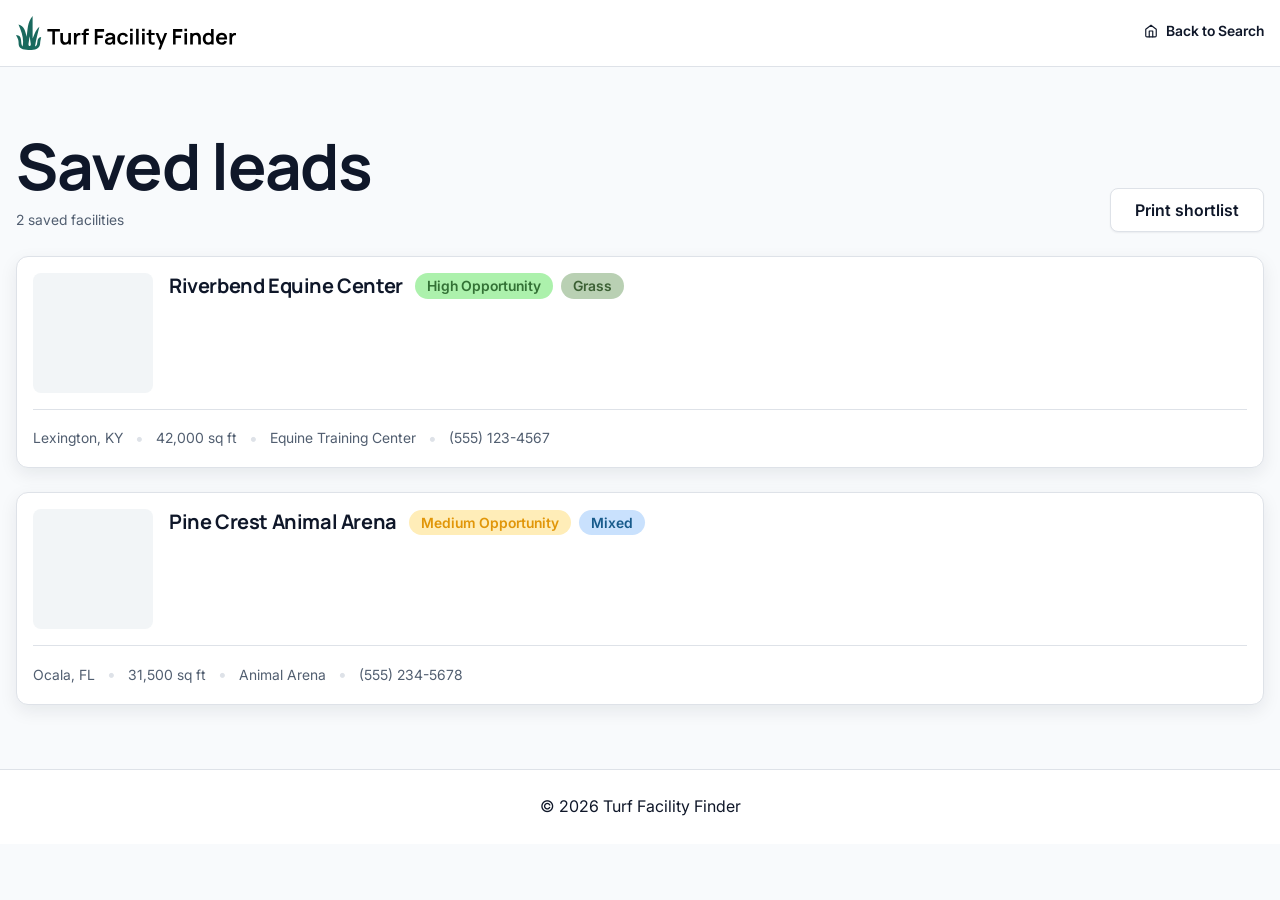
==== saved-leads.html @ ed18fdd2 "restored svg chevron. filter-content: flex-end added. Shared styling with .results-sort-select" ====
<!doctype html>
<html lang="en">

<head>
    <meta charset="UTF-8" />
    <meta name="viewport" content="width=device-width, viewport-fit=cover, initial-scale=1.0" />
    <title>Saved Leads — Turf Facility Finder</title>
    <meta name="description" content="Review and print your saved facility leads." />
    <link rel="stylesheet" href="styles.css">
</head>

<body>
    <a href="#main-content" class="skip-link">Skip to main content</a>

    <header class="site-header">
        <div class="container">
            <div class="site-branding">
                <a href="index.html" class="site-logo">
                    <img src="assets/images/turf-facility-finder-logo.svg" alt="Turf Facility Finder" width="220"
                        height="55">
                </a>
            </div>
            <nav class="site-nav" aria-label="Primary">
                <a href="index.html" class="saved-leads-link">
                    <svg aria-hidden="true" width="18" height="18" viewBox="0 0 24 24" fill="none"
                        stroke="currentColor" stroke-width="2" stroke-linecap="round" stroke-linejoin="round">
                        <path d="M3 9l9-7 9 7v11a2 2 0 0 1-2 2H5a2 2 0 0 1-2-2z" />
                        <polyline points="9 22 9 12 15 12 15 22" />
                    </svg>
                    Back to Search
                </a>
            </nav>
        </div>
    </header>

    <main id="main-content">
        <section class="saved-leads section container" aria-labelledby="saved-leads-title">
            <div class="saved-leads-header">
                <div class="saved-leads-header__intro">
                    <h1 id="saved-leads-title">Saved leads</h1>
                    <p class="saved-leads-summary" aria-live="polite">2 saved facilities</p>
                </div>
                <button type="button" class="btn btn--secondary" onclick="window.print()">
                    Print shortlist
                </button>
            </div>

            <ul role="list" class="results-list saved-leads-list">
                <li class="results-item">
                    <article class="facility-card">
                        <header class="facility-card--header">
                            <div class="facility-card--title-group">
                                <div class="facility-card--leading-visual">
                                    <!-- Future: <img src="" alt="" class="facility-card--item-product" /> -->
                                </div>
                                <div class="facility-card--heading">
                                    <h2 class="facility-card--title">Riverbend Equine Center</h2>
                                    <ul class="facility-card--badges" role="list">
                                        <li class="badge badge-opportunity-high">High Opportunity</li>
                                        <li class="badge badge-surface-grass">Grass</li>
                                    </ul>
                                </div>
                            </div>
                        </header>
                        <dl class="facility-card--info-container">
                            <div class="facility-card--info-item">
                                <dt class="visually-hidden">Location</dt>
                                <dd>Lexington, KY</dd>
                            </div>
                            <div class="facility-card--info-item">
                                <dt class="visually-hidden">Size</dt>
                                <dd>42,000 sq ft</dd>
                            </div>
                            <div class="facility-card--info-item">
                                <dt class="visually-hidden">Facility Type</dt>
                                <dd>Equine Training Center</dd>
                            </div>
                            <div class="facility-card--info-item">
                                <dt class="visually-hidden">Contact</dt>
                                <dd>(555) 123-4567</dd>
                            </div>
                        </dl>
                    </article>
                </li>

                <li class="results-item">
                    <article class="facility-card">
                        <header class="facility-card--header">
                            <div class="facility-card--title-group">
                                <div class="facility-card--leading-visual">
                                    <!-- Future: <img src="" alt="" class="facility-card--item-product" /> -->
                                </div>
                                <div class="facility-card--heading">
                                    <h2 class="facility-card--title">Pine Crest Animal Arena</h2>
                                    <ul class="facility-card--badges" role="list">
                                        <li class="badge badge-opportunity-medium">Medium Opportunity</li>
                                        <li class="badge badge-surface-mixed">Mixed</li>
                                    </ul>
                                </div>
                            </div>
                        </header>
                        <dl class="facility-card--info-container">
                            <div class="facility-card--info-item">
                                <dt class="visually-hidden">Location</dt>
                                <dd>Ocala, FL</dd>
                            </div>
                            <div class="facility-card--info-item">
                                <dt class="visually-hidden">Size</dt>
                                <dd>31,500 sq ft</dd>
                            </div>
                            <div class="facility-card--info-item">
                                <dt class="visually-hidden">Facility Type</dt>
                                <dd>Animal Arena</dd>
                            </div>
                            <div class="facility-card--info-item">
                                <dt class="visually-hidden">Contact</dt>
                                <dd>(555) 234-5678</dd>
                            </div>
                        </dl>
                    </article>
                </li>
            </ul>
        </section>
    </main>

    <footer class="site-footer">
        <p>&copy; 2026 Turf Facility Finder</p>
    </footer>
</body>

</html>
---- styles.css ----
/* Layer order (low → high cascade weight):
   reset → base tokens & element defaults → layout primitives → UI components → utilities
*/
@layer reset, base, layout, components, utilities;

/* ==================================================
   RESET
================================================== */
@layer reset {
	*,
	*::before,
	*::after {
		box-sizing: border-box;
	}

	/* in mobile landscape mode, it won't change text size
    https://kilianvalkhof.com/2022/css-html/your-css-reset-needs-text-size-adjust-probably/ */
	html {
		/* text-size-adjust: 100%;
    -webkit-text-size-adjust: 100%; */
		-moz-text-size-adjust: none;
		-webkit-text-size-adjust: none;
		text-size-adjust: none;
	}

	body,
	h1,
	h2,
	h3,
	p,
	ul,
	ol,
	dl,
	dd {
		margin: 0;
	}

	/*if a line of text shifts words to another line, this will balance the amount of words- progressive enhancement*/
	h1,
	h2,
	h3,
	h4 {
		text-wrap: balance;
	}

	p,
	li {
		text-wrap: pretty;
	}

	/* Instead of ol and li, this is a modern approach to not read to screen readers the list
    https://www.scottohara.me/blog/2019/01/12/lists-and-safari.html */
	[role="list"] {
		list-style: none;
		margin: 0;
		padding: 0;
	}

	img,
	picture,
	svg {
		display: block;
		max-inline-size: 100%;
		height: auto;
	}

	video,
	iframe {
		max-inline-size: 100%;
		block-size: auto;
	}

	input,
	button,
	textarea,
	select {
		font: inherit;
	}

	body {
		min-height: 100dvh;
		line-height: 1.5;
		overflow-wrap: break-word;
	}

	:focus-visible {
		outline: 2px solid var(--clr-brand-500);
		outline-offset: 2px;
	}

	@media (prefers-reduced-motion: reduce) {
		*,
		*::before,
		*::after {
			animation-duration: 0.01ms !important;
			animation-iteration-count: 1 !important;
			transition-duration: 0.01ms !important;
			scroll-behavior: auto !important;
		}
	}
}

/* ==================================================
   BASE
================================================== */
@layer base {
	/* base/global styles */
	/* Fonts */
	@font-face {
		font-family: "Inter";
		src: url("assets/fonts/Inter-Regular-400.woff2") format("woff2");
		font-weight: 400;
		font-style: normal;
		font-display: swap;
	}

	@font-face {
		font-family: "Inter";
		src: url("assets/fonts/Inter-SemiBold-500.woff2") format("woff2");
		font-weight: 500;
		font-style: normal;
		font-display: swap;
	}

	@font-face {
		font-family: "Manrope";
		src: url("assets/fonts/Manrope-Regular-400.woff2") format("woff2");
		font-weight: 400;
		font-style: normal;
		font-display: swap;
	}

	@font-face {
		font-family: "Manrope";
		src: url("assets/fonts/Manrope-SemiBold-500.woff2") format("woff2");
		font-weight: 500;
		font-style: normal;
		font-display: swap;
	}

	@font-face {
		font-family: "Manrope";
		src: url("assets/fonts/Manrope-Bold-700.woff2") format("woff2");
		font-weight: 700;
		font-style: normal;
		font-display: swap;
	}

	:root {
		/* Safe area support spacing- to avoid notches/dynamic island/camera notches */
		--safe-top: env(safe-area-inset-top, 0px);
		--safe-right: env(safe-area-inset-right, 0px);
		--safe-bottom: env(safe-area-inset-bottom, 0px);
		--safe-left: env(safe-area-inset-left, 0px);

		/* 
       CORE PALETTE
       Based on Turf Facility Finder mockup
       Dark shades have higher values and light shades have lower values.
     */

		--clr-white: hsl(0 0% 100%);

		/* Primary Brand (teal) */
		--clr-brand-500: hsl(175, 77%, 26%);
		--clr-brand-600: hsl(175, 60%, 15%);

		/* Badges */
		/* priority */
		--clr-green-200: hsl(120, 72%, 81%);
		--clr-green-600: hsl(122 38% 32%);

		--clr-yellow-100: hsl(45 100% 86%);
		--clr-yellow-600: hsl(39 92% 46%);

		--clr-teal-100: hsl(175 45% 90%);
		--clr-teal-700: hsl(175 77% 26%);

		/* surface */
		--clr-green-100: hsl(108, 24%, 76%);
		--clr-green-700: hsl(109, 30%, 29%);

		--clr-blue-100: hsl(212, 93%, 89%);
		--clr-blue-600: hsl(205 70% 32%);

		--clr-purple-100: hsl(250 35% 92%);
		--clr-purple-600: hsl(250 35% 38%);

		/* Neutral Scale */
		--clr-gray-50: hsl(210 40% 98%);
		--clr-gray-100: hsl(210 24% 96%);
		--clr-gray-200: #dee2e8;
		--clr-gray-500: hsl(215 16% 38%);
		--clr-gray-900: hsl(222 47% 11%);

		/* Typography */

		--ff-heading: "Manrope", system-ui, sans-serif;
		--ff-body: "Inter", system-ui, sans-serif;

		/* Font Sizes */
		/*smaller font sizes are smaller numbers (ex: --fs-300: 0.875rem). larger font sizes are higher numbers (ex: --fs-900: 3.75rem). ALso changed figma design from px to rem units for accessibility/ user preferences when they have changed screen sizing. If keeping px, it might override user preferences */
		--fs-300: 0.875rem;
		--fs-400: 1rem;
		--fs-500: 1.125rem;
		--fs-600: 1.25rem;
		--fs-700: 1.5rem;
		--fs-800: 2rem;
		--fs-900: 3.5rem;
		--fs-1000: 3.5rem;

		@media (width > 760px) {
			--fs-300: 0.875rem;
			--fs-400: 1rem;
			--fs-500: 1.25rem;
			--fs-600: 1.5rem;
			--fs-700: 2rem;
			--fs-800: 3rem;
			--fs-900: 5rem;
			--fs-1000: 7.5rem;
		}
	}

	:root {
		/* SEMANTIC TOKENS- description by purpose */
		--text-main: var(--clr-gray-900);
		--text-muted: var(--clr-gray-500);
		--text-high-contrast: var(--clr-white);
		--text-brand: var(--clr-brand-500);

		--background-main: var(--clr-gray-50);
		--background-surface: var(--clr-white);
		--background-accent-main: var(--clr-brand-500);
		--background-accent-dark: var(--clr-brand-600);

		--font-size-heading-sm: var(--fs-700);
		--font-size-heading-regular: var(--fs-800);
		--font-size-heading-lg: var(--fs-900);

		--font-size-sm: var(--fs-300);
		--font-size-regular: var(--fs-400);
		--font-size-md: var(--fs-500);
		--font-size-lg: var(--fs-600);

		--border-color: var(--clr-gray-200);

		--radius-sm: 0.5rem;
		--radius-md: 0.75rem;
		--radius-lg: 1rem;

		--shadow-sm: 0 1px 2px hsl(222 47% 11% / 0.06);
		--shadow-md: 0 6px 18px hsl(222 47% 11% / 0.08);
		--shadow-lg: 0 12px 30px hsl(222 47% 11% / 0.12);

		/* BADGES */
		/* Priority */

		--badge-priority-high-bg: var(--clr-green-200);
		--badge-priority-high-text: var(--clr-green-600);

		--badge-priority-medium-bg: var(--clr-yellow-100);
		--badge-priority-medium-text: var(--clr-yellow-600);

		--badge-priority-low-bg: var(--clr-gray-100);
		--badge-priority-low-text: var(--clr-gray-500);

		/* Surface */

		--badge-surface-grass-bg: var(--clr-green-100);
		--badge-surface-grass-text: var(--clr-green-700);

		--badge-surface-turf-bg: var(--clr-teal-100);
		--badge-surface-turf-text: var(--clr-teal-700);

		--badge-surface-mixed-bg: var(--clr-blue-100);
		--badge-surface-mixed-text: var(--clr-blue-600);

		/* Spacing */
		--space-1: 0.5rem;
		--space-2: 0.75rem;
		--space-3: 1rem;
		--space-4: 1.5rem;
		--space-5: 2rem;
		--space-6: 3rem;

		/* Width */
		--wrapper-max: 90rem;
	}
}

@layer base {
	/* custom properties for base styles */
	body {
		font-family: var(--ff-body);
		font-size: var(--font-size-regular);
		line-height: 1.6;
		color: var(--text-main);
		background-color: var(--background-main);
	}

	h1,
	h2,
	h3 {
		font-family: var(--ff-heading);
		font-weight: 700;
		letter-spacing: -0.02em;
		line-height: 1.1;
		text-wrap: balance;
	}

	h1 {
		font-size: clamp(
			var(--font-size-heading-regular),
			5vw,
			var(--font-size-heading-lg)
		);
	}

	h2 {
		font-size: clamp(
			var(--font-size-heading-sm),
			3vw,
			var(--font-size-heading-regular)
		);
	}

	h3 {
		font-size: var(--font-size-md);
	}

	p,
	label,
	input,
	select,
	button,
	dd,
	li {
		color: var(--text-main);
		font-size: var(--font-size-regular);
		text-wrap: pretty;
	}

	small {
		font-size: var(--font-size-sm);
		color: var(--text-muted);
	}

	dt,
	.results-count {
		color: var(--text-muted);
		font-size: var(--font-size-sm);
	}

	.results-count {
		margin: 0;
	}

	a {
		color: inherit;
		text-decoration: none;
	}

	/* ----- Forms (page-level; not named UI components) ----- */

	.input,
	.filters select,
	.results-sort-select {
		width: 100%;
		max-inline-size: 28rem;
		padding-block: 0.625rem;
		padding-inline: var(--space-3);
		border: 1px solid var(--border-color);
		border-radius: var(--radius-sm);
		background-color: var(--background-surface);
		color: var(--text-main);
		line-height: 1.4;
		transition:
			border-color 0.15s ease,
			box-shadow 0.15s ease;
	}

	.input::placeholder {
		color: var(--text-muted);
	}

	.input:hover:not(:disabled):not(:read-only),
	.filters select:hover:not(:disabled),
	.results-sort-select:hover:not(:disabled) {
		border-color: var(--clr-gray-500);
	}

	.input:focus-visible,
	.filters select:focus-visible,
	.results-sort-select:focus-visible {
		outline: none;
		border-color: var(--clr-brand-500);
		box-shadow: 0 0 0 3px hsl(175 77% 26% / 0.2);
	}

	.filters select,
	.results-sort-select {
		appearance: none;
		background-image: url("data:image/svg+xml,%3Csvg xmlns='http://www.w3.org/2000/svg' width='16' height='16' viewBox='0 0 24 24' fill='none' stroke='%236b7280' stroke-width='2' stroke-linecap='round' stroke-linejoin='round'%3E%3Cpath d='M6 9l6 6 6-6'/%3E%3C/svg%3E");
		background-repeat: no-repeat;
		background-position: right var(--space-2) center;
		padding-inline-end: var(--space-5);
	}

	.filters label {
		display: inline-block;
		font-size: var(--font-size-regular);
		font-weight: 600;
		margin-block-end: 0.3rem;
		padding-inline-start: 0.2rem;
	}

	.filters fieldset {
		border: none;
		margin: 0;
		padding: 0;
	}
}

/* ==================================================
   LAYOUT
================================================== */

@layer layout {
	/* ----- Width / rhythm ----- */

	.container,
	.wrapper {
		width: min(100% - 2rem, var(--wrapper-max));
		margin-inline: auto;
	}

	.section {
		/* padding-block: var(--space-5); */
		padding-block: clamp(2rem, 6vw, 4rem);
	}

	.results-list {
		display: grid;
		gap: var(--space-4);
	}

	.results-header {
		display: flex;
		flex-wrap: wrap;
		align-items: flex-end;
		justify-content: space-between;
		gap: var(--space-3);
		margin-block-end: var(--space-4);
	}

	.results-header__intro {
		display: grid;
		gap: var(--space-1);
	}

	.results-header__sort {
		display: flex;
		align-items: center;
		gap: var(--space-2);
	}

	.results-sort-label {
		font-size: var(--font-size-sm);
		font-weight: 500;
		color: var(--text-muted);
		margin: 0;
		white-space: nowrap;
	}

	.results-sort-select {
		width: auto;
		min-inline-size: 10rem;
		max-inline-size: none;
		font-size: var(--font-size-sm);
		padding-block: 0.5rem;
	}

	/* .filters {
		margin-block-start: -4rem;
		position: relative;
		z-index: 2;
	} */

	.filter-actions {
		display: flex;
		justify-content: flex-end;
		align-items: center;
	}

	.filters fieldset {
		display: grid;
		gap: var(--space-3);
	}

	.filter-grid {
		display: grid;
		gap: var(--space-3);
		align-items: end;
	}

	@media (width >= 48rem) {
		.filters fieldset {
			grid-template-columns: 1fr auto;
			column-gap: var(--space-3);
			align-items: end;
		}

		.filter-grid {
			grid-template-columns:
				minmax(16rem, 2fr)
				minmax(12rem, 1fr)
				minmax(12rem, 1fr)
				auto;
		}
	}
}

/* ==================================================
   COMPONENTS
================================================== */

@layer components {
	/* ----- skip-link ----- */

	.skip-link {
		position: absolute;
		inset-block-start: var(--space-2);
		inset-inline-start: var(--space-2);
		padding: var(--space-2) var(--space-3);
		background: var(--background-accent-main);
		color: var(--text-high-contrast);
		font-weight: 600;
		border-radius: var(--radius-sm);
		transform: translateY(-200%);
		transition: transform 0.2s ease;
	}

	.skip-link:focus-visible {
		transform: translateY(0);
		outline: 2px solid var(--text-high-contrast);
		outline-offset: 2px;
	}

	/* ----- site-header ----- */

	.site-header {
		background-color: var(--background-surface);
		border-block-end: 1px solid var(--border-color);
		padding-block: var(--space-3);
		padding-block-start: max(var(--space-3), var(--safe-top));
		overflow-x: clip;
	}

	.site-header .container {
		display: flex;
		align-items: center;
	}

	.site-nav {
		margin-inline-start: auto;
	}

	.site-branding {
		display: flex;
		align-items: center;
	}

	.saved-leads-link {
		display: inline-flex;
		align-items: center;
		gap: 0.5rem;

		color: var(--text-main);
		font-size: var(--font-size-sm);
		font-weight: 500;
	}

	.saved-leads-link:hover {
		color: var(--text-brand);
	}

	.saved-leads-link svg {
		inline-size: 0.875rem;
		block-size: 0.875rem;
		flex-shrink: 0;
	}

	/* ----- site-footer ----- */

	.site-footer {
		padding-block: var(--space-4);
		padding-bottom: max(var(--space-4), var(--safe-bottom));
		text-align: center;
		color: var(--text-muted);
		font-size: var(--font-size-sm);
		border-block-start: 1px solid var(--border-color);
		background-color: var(--background-surface);
	}

	/* ----- hero ----- */

	.hero {
		display: grid;
		position: relative;
		isolation: isolate;
		min-block-size: clamp(28rem, 70vh, 42rem);
		align-items: end;
	}

	.hero-image-container,
	.hero-content {
		grid-area: 1 / 1;
	}

	.hero-image-container {
		position: absolute;
		inset: 0;
	}

	.hero-image-container::after {
		content: "";
		position: absolute;
		inset: 0;
		background: linear-gradient(
			to top,
			hsl(222 47% 11% / 0.42) 0%,
			hsl(222 47% 11% / 0.25) 40%,
			hsl(222 47% 11% / 0.1) 75%,
			transparent 100%
		);
		pointer-events: none;
	}

	.hero-image-container img {
		inline-size: 100%;
		block-size: 100%;
		min-block-size: clamp(22rem, 55vh, 36rem);
		aspect-ratio: 21 / 9;
		object-fit: cover;
		object-position: center 40%;
	}

	.hero-content {
		position: relative;
		z-index: 1;
		display: grid;
		gap: var(--space-3);
		max-inline-size: 40rem;
		padding-block: var(--space-6);
	}

	.hero-content p {
		color: var(--text-high-contrast);
		font-size: var(--font-size-md);
	}

	.hero-content h1 {
		color: var(--text-high-contrast);
	}

	/*----------- Form Field ------------*/

	.form-field {
		display: grid;
		gap: 0.25rem;
	}

	.filters {
		position: relative;
		z-index: 2;

		display: grid;
		gap: var(--space-3);

		margin-block-start: clamp(-6rem, -12vw, -4rem);
		padding: var(--space-4);

		background-color: var(--background-surface);
		border: 1px solid var(--border-color);
		border-radius: var(--radius-lg);

		box-shadow: var(--shadow-md);
	}

	.filters.section {
		padding-block: var(--space-5);
	}

	.filters .input,
	.filters select {
		max-inline-size: none;
	}

	.filters > h2 {
		margin: 0;
		font-size: var(--font-size-lg);
	}

	.filters .btn--secondary {
		background-color: transparent;
		color: var(--text-brand);
		border-color: transparent;
		box-shadow: none;
		min-block-size: auto;
		padding-block: 0;
		padding-inline: 0;
		font-weight: 500;
	}

	.filters .btn--secondary:hover:not(:disabled) {
		background-color: transparent;
		color: var(--background-accent-dark);
		box-shadow: none;
	}

	/* ----- facility-card (grid-first; header row uses flex) ----- */

	.facility-card {
		display: grid;
		grid-template-columns: 1fr;
		gap: var(--space-3);
		padding: var(--space-3);
		background-color: var(--background-surface);
		border-radius: var(--radius-md);
		border: 1px solid var(--border-color);
		box-shadow: var(--shadow-md);
		transition:
			transform 0.18s ease,
			box-shadow 0.18s ease;
	}

	.facility-card:hover {
		transform: translateY(-2px);
		box-shadow: var(--shadow-lg);
	}

	.facility-card--header {
		display: flex;
		flex-wrap: wrap;
		align-items: flex-start;
		justify-content: space-between;
		gap: var(--space-3);
	}

	.facility-card--title-group {
		display: grid;
		grid-template-columns: 1fr;
		gap: var(--space-3);
		min-inline-size: 0;
		flex: 1;
	}

	.facility-card--heading {
		display: flex;
		flex-wrap: wrap;
		align-items: center;
		gap: var(--space-2);
	}

	.facility-card--leading-visual {
		border-radius: var(--radius-sm);
		overflow: hidden;
		background-color: var(--clr-gray-100);
		aspect-ratio: 4 / 3;
		inline-size: 100%;
		max-inline-size: 100%;
		flex-shrink: 0;
	}

	.facility-card--item-product {
		inline-size: 100%;
		block-size: 100%;
		object-fit: cover;
	}

	.facility-card--title {
		margin: 0;
		font-family: var(--ff-heading);
		font-size: var(--font-size-md);
		font-weight: 700;
		line-height: 1.3;
	}

	.facility-card--badges {
		display: flex;
		flex-wrap: wrap;
		gap: var(--space-1);
		align-items: center;
		margin: 0;
		padding: 0;
	}

	.facility-card--save-button {
		flex-shrink: 0;
		align-self: flex-start;
		color: var(--text-muted);
	}

	.facility-card--save-button svg {
		inline-size: 1.125rem;
		block-size: 1.125rem;
	}

	.facility-card--info-container {
		display: flex;
		flex-wrap: wrap;
		align-items: center;
		column-gap: var(--space-2);
		row-gap: var(--space-1);
		margin: 0;
		padding-block-start: var(--space-3);
		border-block-start: 1px solid var(--border-color);
	}

	.facility-card--info-item {
		display: flex;
		align-items: center;
	}

	.facility-card--info-item + .facility-card--info-item::before {
		content: "•";
		margin-inline-end: var(--space-2);
		color: var(--border-color);
	}

	.facility-card--info-item dd {
		display: inline-flex;
		align-items: center;
		gap: 0.375rem;
		margin: 0;
		font-size: var(--font-size-sm);
		color: var(--text-muted);
	}

	.facility-card--info-item dd svg {
		inline-size: 0.875rem;
		block-size: 0.875rem;
		flex-shrink: 0;
		color: var(--text-muted);
	}

	@media (width >= 40rem) {
		.facility-card--title-group {
			grid-template-columns: 7.5rem 1fr;
			align-items: start;
		}

		.facility-card--leading-visual {
			grid-column: 1;
			grid-row: 1 / -1;
			aspect-ratio: 1;
			inline-size: 7.5rem;
			max-inline-size: 7.5rem;
		}

		.facility-card--heading {
			grid-column: 2;
		}

		.facility-card--save-button {
			align-self: center;
		}
	}

	/* ----- badge ----- */

	.badge {
		display: inline-grid;
		place-items: center;
		padding-block: 0.25rem;
		padding-inline: var(--space-2);
		border-radius: 999px;
		font-size: var(--font-size-sm);
		font-weight: 600;
		line-height: 1.25;
		white-space: nowrap;
	}

	.badge-opportunity-high {
		background-color: var(--badge-priority-high-bg);
		color: var(--badge-priority-high-text);
	}

	.badge-opportunity-medium {
		background-color: var(--badge-priority-medium-bg);
		color: var(--badge-priority-medium-text);
	}

	.badge-opportunity-low {
		background-color: var(--badge-priority-low-bg);
		color: var(--badge-priority-low-text);
	}

	.badge-surface-grass {
		background-color: var(--badge-surface-grass-bg);
		color: var(--badge-surface-grass-text);
	}

	.badge-surface-turf {
		background-color: var(--badge-surface-turf-bg);
		color: var(--badge-surface-turf-text);
	}

	.badge-surface-mixed {
		background-color: var(--badge-surface-mixed-bg);
		color: var(--badge-surface-mixed-text);
	}

	/* ----- button ----- */

	.btn {
		display: inline-flex;
		align-items: center;
		justify-content: center;
		gap: var(--space-1);
		min-block-size: 2.75rem;
		padding-block: 0.625rem;
		padding-inline: var(--space-4);
		border-radius: var(--radius-sm);
		border-style: solid;
		border-width: 1px;
		font-family: var(--ff-body);
		font-weight: 600;
		font-size: var(--font-size-regular);
		line-height: 1.25;
		text-align: center;
		text-decoration: none;
		cursor: pointer;
		transition:
			background-color 0.15s ease,
			color 0.15s ease,
			border-color 0.15s ease,
			box-shadow 0.15s ease;
	}

	.btn:disabled {
		opacity: 0.5;
		cursor: not-allowed;
	}

	.btn:active {
		transform: translateY(1px);
	}

	.btn--primary {
		background-color: var(--background-accent-main);
		color: var(--text-high-contrast);
		border-color: var(--background-accent-main);
		box-shadow: var(--shadow-sm);
	}

	.btn--primary:hover:not(:disabled) {
		background-color: var(--background-accent-dark);
		border-color: var(--background-accent-dark);
	}

	.btn--secondary {
		background-color: var(--background-surface);
		color: var(--text-main);
		border-color: var(--border-color);
		min-inline-size: max-content;
		box-shadow: var(--shadow-sm);
		font-weight: 600;
	}

	.btn--secondary:hover:not(:disabled) {
		background-color: var(--clr-gray-100);
		box-shadow: var(--shadow-md);
		border-color: var(--border-color);
	}

	.btn--ghost {
		background-color: transparent;
		color: var(--clr-brand-500);
		border-color: transparent;
		box-shadow: none;
		font-weight: 600;
	}

	.btn--ghost:hover:not(:disabled) {
		background-color: var(--clr-gray-100);
		color: var(--text-main);
	}

	.btn--ghost-bordered {
		border-color: var(--border-color);
	}

	.btn--ghost-bordered:hover:not(:disabled) {
		border-color: var(--clr-gray-500);
		background-color: var(--background-surface);
	}

	.btn--icon-only {
		min-inline-size: 2.75rem;
		padding-inline: var(--space-2);
	}

	/* Empty State */
	.results-message {
		padding: var(--space-5);
		background: var(--background-surface);
		border: 1px dashed var(--border-color);
		border-radius: var(--radius-md);
		text-align: center;
		color: var(--text-muted);
	}

	/* ----- pagination ----- */

	.pagination {
		display: flex;
		flex-wrap: wrap;
		align-items: center;
		justify-content: space-between;
		gap: var(--space-3);
		margin-block-start: var(--space-5);
		padding-block-start: var(--space-4);
		border-block-start: 1px solid var(--border-color);
	}

	.pagination__summary {
		margin: 0;
		font-size: var(--font-size-sm);
		color: var(--text-muted);
	}

	.pagination__list {
		display: flex;
		flex-wrap: wrap;
		align-items: center;
		gap: var(--space-1);
		margin: 0;
		padding: 0;
	}

	.pagination__link {
		display: inline-grid;
		place-items: center;
		min-inline-size: 2.25rem;
		min-block-size: 2.25rem;
		padding-inline: var(--space-2);
		border-radius: var(--radius-sm);
		font-size: var(--font-size-sm);
		font-weight: 500;
		color: var(--text-main);
		text-decoration: none;
		transition:
			background-color 0.15s ease,
			color 0.15s ease;
	}

	.pagination__link:hover:not(.pagination__link--current) {
		background-color: var(--clr-gray-100);
		color: var(--text-brand);
	}

	.pagination__link--current {
		background-color: var(--background-accent-main);
		color: var(--text-high-contrast);
		font-weight: 600;
		pointer-events: none;
	}

	.pagination__link--prev,
	.pagination__link--next {
		padding-inline: var(--space-3);
	}

	.pagination__link[aria-disabled="true"] {
		opacity: 0.4;
		pointer-events: none;
		cursor: default;
	}

	.pagination__ellipsis {
		display: inline-grid;
		place-items: center;
		min-inline-size: 2.25rem;
		color: var(--text-muted);
		font-size: var(--font-size-sm);
	}

	/* ----- saved-leads ----- */

	.saved-leads-header {
		display: flex;
		flex-wrap: wrap;
		align-items: flex-end;
		justify-content: space-between;
		gap: var(--space-3);
		margin-block-end: var(--space-4);
	}

	.saved-leads-header__intro {
		display: grid;
		gap: var(--space-1);
	}

	.saved-leads-summary {
		margin: 0;
		font-size: var(--font-size-sm);
		color: var(--text-muted);
	}
}

@layer utilities {
	[hidden] {
		display: none !important;
	}

	/* Optional: add to body while dragging split panes / resizers to reduce jank */
	.resizing,
	.resizing * {
		user-select: none;
	}

	.visually-hidden {
		position: absolute;
		width: 1px;
		height: 1px;
		overflow: hidden;
		clip: rect(0, 0, 0, 0);
		clip-path: inset(50%);
		white-space: nowrap;
	}
}

/* ==================================================
   PRINT (saved leads export)
================================================== */

@media print {
	.skip-link,
	.site-nav,
	.hero,
	.filters,
	.results-header__sort,
	.facility-card--save-button,
	.pagination,
	.filter-actions,
	.saved-leads-header .btn,
	.site-footer {
		display: none !important;
	}

	.site-header {
		border: none;
		padding-block: var(--space-2);
	}

	body {
		background: white;
		color: black;
		font-size: 11pt;
	}

	.container {
		width: 100%;
		max-width: none;
	}

	.facility-card {
		break-inside: avoid;
		box-shadow: none;
		border: 1px solid var(--border-color);
		margin-block-end: var(--space-3);
	}

	.facility-card:hover {
		transform: none;
	}

	.saved-leads-summary {
		margin-block-end: var(--space-4);
	}
}
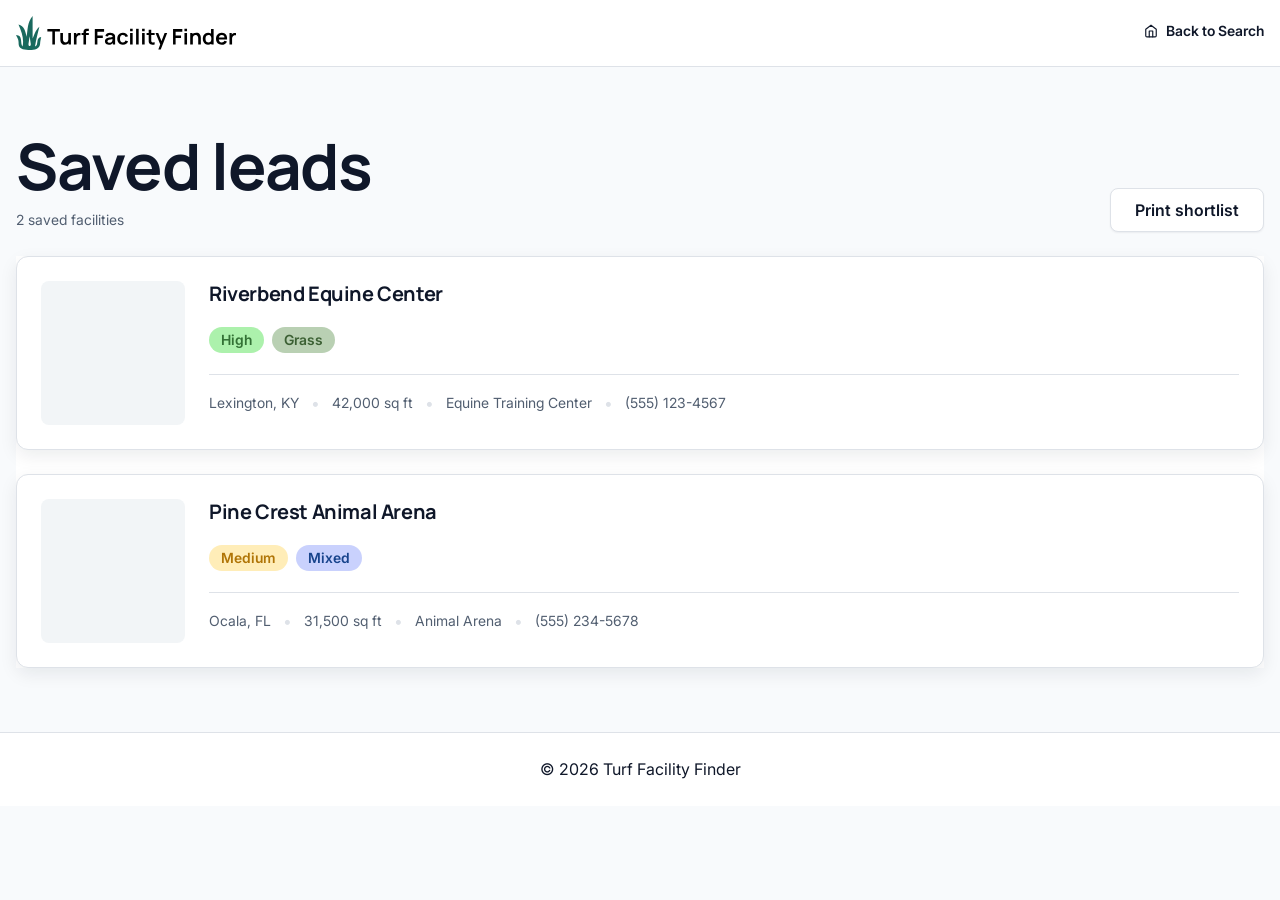
==== commit d724d25e: "Adjusted facility card layout to be mobile first with added media query for desktop. Also fixed resu" ====
--- a/saved-leads.html
+++ b/saved-leads.html
@@ -48,20 +48,16 @@
             <ul role="list" class="results-list saved-leads-list">
                 <li class="results-item">
                     <article class="facility-card">
+                        <div class="facility-card--leading-visual">
+                            <!-- Future: <img src="" alt="" class="facility-card--item-product" /> -->
+                        </div>
                         <header class="facility-card--header">
-                            <div class="facility-card--title-group">
-                                <div class="facility-card--leading-visual">
-                                    <!-- Future: <img src="" alt="" class="facility-card--item-product" /> -->
-                                </div>
-                                <div class="facility-card--heading">
-                                    <h2 class="facility-card--title">Riverbend Equine Center</h2>
-                                    <ul class="facility-card--badges" role="list">
-                                        <li class="badge badge-opportunity-high">High Opportunity</li>
-                                        <li class="badge badge-surface-grass">Grass</li>
-                                    </ul>
-                                </div>
-                            </div>
+                            <h2 class="facility-card--title">Riverbend Equine Center</h2>
                         </header>
+                        <ul class="facility-card--badges" role="list">
+                            <li class="badge badge-opportunity-high">High</li>
+                            <li class="badge badge-surface-grass">Grass</li>
+                        </ul>
                         <dl class="facility-card--info-container">
                             <div class="facility-card--info-item">
                                 <dt class="visually-hidden">Location</dt>
@@ -71,11 +67,11 @@
                                 <dt class="visually-hidden">Size</dt>
                                 <dd>42,000 sq ft</dd>
                             </div>
-                            <div class="facility-card--info-item">
+                            <div class="facility-card--info-item facility-card--info-item--desktop">
                                 <dt class="visually-hidden">Facility Type</dt>
                                 <dd>Equine Training Center</dd>
                             </div>
-                            <div class="facility-card--info-item">
+                            <div class="facility-card--info-item facility-card--info-item--desktop">
                                 <dt class="visually-hidden">Contact</dt>
                                 <dd>(555) 123-4567</dd>
                             </div>
@@ -85,20 +81,16 @@
 
                 <li class="results-item">
                     <article class="facility-card">
+                        <div class="facility-card--leading-visual">
+                            <!-- Future: <img src="" alt="" class="facility-card--item-product" /> -->
+                        </div>
                         <header class="facility-card--header">
-                            <div class="facility-card--title-group">
-                                <div class="facility-card--leading-visual">
-                                    <!-- Future: <img src="" alt="" class="facility-card--item-product" /> -->
-                                </div>
-                                <div class="facility-card--heading">
-                                    <h2 class="facility-card--title">Pine Crest Animal Arena</h2>
-                                    <ul class="facility-card--badges" role="list">
-                                        <li class="badge badge-opportunity-medium">Medium Opportunity</li>
-                                        <li class="badge badge-surface-mixed">Mixed</li>
-                                    </ul>
-                                </div>
-                            </div>
+                            <h2 class="facility-card--title">Pine Crest Animal Arena</h2>
                         </header>
+                        <ul class="facility-card--badges" role="list">
+                            <li class="badge badge-opportunity-medium">Medium</li>
+                            <li class="badge badge-surface-mixed">Mixed</li>
+                        </ul>
                         <dl class="facility-card--info-container">
                             <div class="facility-card--info-item">
                                 <dt class="visually-hidden">Location</dt>
@@ -108,11 +100,11 @@
                                 <dt class="visually-hidden">Size</dt>
                                 <dd>31,500 sq ft</dd>
                             </div>
-                            <div class="facility-card--info-item">
+                            <div class="facility-card--info-item facility-card--info-item--desktop">
                                 <dt class="visually-hidden">Facility Type</dt>
                                 <dd>Animal Arena</dd>
                             </div>
-                            <div class="facility-card--info-item">
+                            <div class="facility-card--info-item facility-card--info-item--desktop">
                                 <dt class="visually-hidden">Contact</dt>
                                 <dd>(555) 234-5678</dd>
                             </div>
--- a/styles.css
+++ b/styles.css
@@ -171,25 +171,25 @@
 		--clr-green-600: hsl(122 38% 32%);
 
 		--clr-yellow-100: hsl(45 100% 86%);
-		--clr-yellow-600: hsl(39 92% 46%);
-
-		--clr-teal-100: hsl(175 45% 90%);
-		--clr-teal-700: hsl(175 77% 26%);
+		--clr-yellow-600: hsl(39, 92%, 36%);
+
+		--clr-teal-100: hsl(191, 66%, 86%);
+		--clr-teal-700: hsl(187, 77%, 26%);
 
 		/* surface */
 		--clr-green-100: hsl(108, 24%, 76%);
 		--clr-green-700: hsl(109, 30%, 29%);
 
-		--clr-blue-100: hsl(212, 93%, 89%);
-		--clr-blue-600: hsl(205 70% 32%);
-
-		--clr-purple-100: hsl(250 35% 92%);
-		--clr-purple-600: hsl(250 35% 38%);
+		--clr-blue-100: hsl(231, 93%, 89%);
+		--clr-blue-600: hsl(217, 71%, 32%);
+
+		--clr-gray-200: hsl(216, 18%, 89%);
+		--clr-gray-500: hsl(215 16% 38%);
 
 		/* Neutral Scale */
 		--clr-gray-50: hsl(210 40% 98%);
 		--clr-gray-100: hsl(210 24% 96%);
-		--clr-gray-200: #dee2e8;
+		--clr-gray-200: hsl(216, 18%, 89%);
 		--clr-gray-500: hsl(215 16% 38%);
 		--clr-gray-900: hsl(222 47% 11%);
 
@@ -261,7 +261,7 @@
 		--badge-priority-medium-bg: var(--clr-yellow-100);
 		--badge-priority-medium-text: var(--clr-yellow-600);
 
-		--badge-priority-low-bg: var(--clr-gray-100);
+		--badge-priority-low-bg: var(--clr-gray-200);
 		--badge-priority-low-text: var(--clr-gray-500);
 
 		/* Surface */
@@ -441,43 +441,144 @@
 
 	.results-list {
 		display: grid;
-		gap: var(--space-4);
+		gap: 0;
+		background-color: var(--background-surface);
+	}
+
+	.results-item {
+		border-block-end: 1px solid var(--border-color);
+	}
+
+	.results-item:last-child {
+		border-block-end: none;
+	}
+
+	@media (width >= 48rem) {
+		.results-list {
+			gap: var(--space-4);
+		}
+
+		.results-item {
+			border-block-end: none;
+		}
 	}
 
 	.results-header {
 		display: flex;
 		flex-wrap: wrap;
-		align-items: flex-end;
+		align-items: center;
 		justify-content: space-between;
 		gap: var(--space-3);
-		margin-block-end: var(--space-4);
-	}
-
-	.results-header__intro {
+		margin-block-end: var(--space-3);
+	}
+
+	.results-header--intro {
 		display: grid;
 		gap: var(--space-1);
 	}
 
-	.results-header__sort {
+	.results-count {
+		margin: 0;
+	}
+
+	.results-count--compact {
+		font-weight: 700;
+		color: var(--text-main);
+		font-size: var(--font-size-regular);
+	}
+
+	.results-count--compact span {
+		font-weight: 700;
+		color: var(--text-brand);
+		font-size: var(--font-size-md);
+	}
+
+	.results-count--full {
+		display: none;
+	}
+
+	.results-title {
+		position: absolute;
+		width: 1px;
+		height: 1px;
+		overflow: hidden;
+		clip: rect(0, 0, 0, 0);
+		clip-path: inset(50%);
+		white-space: nowrap;
+	}
+
+	.results-header--sort {
 		display: flex;
 		align-items: center;
 		gap: var(--space-2);
 	}
 
 	.results-sort-label {
+		position: absolute;
+		width: 1px;
+		height: 1px;
+		overflow: hidden;
+		clip: rect(0, 0, 0, 0);
+		clip-path: inset(50%);
+		white-space: nowrap;
+	}
+
+	.results-sort-select {
+		width: auto;
+		min-inline-size: 5.5rem;
+		max-inline-size: none;
 		font-size: var(--font-size-sm);
 		font-weight: 500;
-		color: var(--text-muted);
-		margin: 0;
-		white-space: nowrap;
-	}
-
-	.results-sort-select {
-		width: auto;
-		min-inline-size: 10rem;
-		max-inline-size: none;
-		font-size: var(--font-size-sm);
 		padding-block: 0.5rem;
+		padding-inline: var(--space-3);
+	}
+
+	@media (width >= 48rem) {
+		.results-header {
+			align-items: flex-end;
+			margin-block-end: var(--space-4);
+		}
+
+		.results-title {
+			position: static;
+			width: auto;
+			height: auto;
+			overflow: visible;
+			clip: auto;
+			clip-path: none;
+			white-space: normal;
+		}
+
+		.results-count--compact {
+			display: none;
+		}
+
+		.results-count--full {
+			display: inline;
+			font-weight: 400;
+			color: var(--text-muted);
+			font-size: var(--font-size-sm);
+		}
+
+		.results-sort-label {
+			position: static;
+			width: auto;
+			height: auto;
+			overflow: visible;
+			clip: auto;
+			clip-path: none;
+			white-space: nowrap;
+			font-size: var(--font-size-sm);
+			font-weight: 500;
+			color: var(--text-muted);
+			margin: 0;
+		}
+
+		.results-sort-select {
+			min-inline-size: 10rem;
+			font-weight: 400;
+			padding-inline: var(--space-3);
+		}
 	}
 
 	/* .filters {
@@ -718,58 +819,36 @@
 		box-shadow: none;
 	}
 
-	/* ----- facility-card (grid-first; header row uses flex) ----- */
+	/* ----- facility-card (mobile-first) ----- */
 
 	.facility-card {
 		display: grid;
-		grid-template-columns: 1fr;
-		gap: var(--space-3);
-		padding: var(--space-3);
+		grid-template-columns: 5.5rem 1fr auto;
+		grid-template-areas:
+			"image header save-icon"
+			"image badges save-icon"
+			"image meta save-icon";
+		column-gap: var(--space-3);
+		row-gap: var(--space-1);
+		align-items: start;
+		padding-block: var(--space-3);
 		background-color: var(--background-surface);
-		border-radius: var(--radius-md);
-		border: 1px solid var(--border-color);
-		box-shadow: var(--shadow-md);
-		transition:
-			transform 0.18s ease,
-			box-shadow 0.18s ease;
-	}
-
-	.facility-card:hover {
-		transform: translateY(-2px);
-		box-shadow: var(--shadow-lg);
-	}
-
-	.facility-card--header {
-		display: flex;
-		flex-wrap: wrap;
-		align-items: flex-start;
-		justify-content: space-between;
-		gap: var(--space-3);
-	}
-
-	.facility-card--title-group {
-		display: grid;
-		grid-template-columns: 1fr;
-		gap: var(--space-3);
-		min-inline-size: 0;
-		flex: 1;
-	}
-
-	.facility-card--heading {
-		display: flex;
-		flex-wrap: wrap;
-		align-items: center;
-		gap: var(--space-2);
+	}
+
+	.facility-card:not(:has(.facility-card--save-button)) {
+		grid-template-areas:
+			"image header header"
+			"image badges badges"
+			"image meta meta";
 	}
 
 	.facility-card--leading-visual {
+		grid-area: image;
+		inline-size: 5.5rem;
+		aspect-ratio: 1;
 		border-radius: var(--radius-sm);
 		overflow: hidden;
 		background-color: var(--clr-gray-100);
-		aspect-ratio: 4 / 3;
-		inline-size: 100%;
-		max-inline-size: 100%;
-		flex-shrink: 0;
 	}
 
 	.facility-card--item-product {
@@ -778,15 +857,39 @@
 		object-fit: cover;
 	}
 
+	.facility-card--header {
+		grid-area: header;
+		min-inline-size: 0;
+	}
+
 	.facility-card--title {
 		margin: 0;
 		font-family: var(--ff-heading);
-		font-size: var(--font-size-md);
+		font-size: var(--font-size-regular);
 		font-weight: 700;
 		line-height: 1.3;
 	}
 
+	.facility-card--save-button {
+		grid-area: save-icon;
+		justify-self: end;
+		align-self: start;
+		min-inline-size: auto;
+		min-block-size: auto;
+		padding: 0;
+		border-color: transparent;
+		box-shadow: none;
+		color: var(--text-muted);
+		background-color: transparent;
+	}
+
+	.facility-card--save-button svg {
+		inline-size: 1.125rem;
+		block-size: 1.125rem;
+	}
+
 	.facility-card--badges {
+		grid-area: badges;
 		display: flex;
 		flex-wrap: wrap;
 		gap: var(--space-1);
@@ -795,37 +898,23 @@
 		padding: 0;
 	}
 
-	.facility-card--save-button {
-		flex-shrink: 0;
-		align-self: flex-start;
-		color: var(--text-muted);
-	}
-
-	.facility-card--save-button svg {
-		inline-size: 1.125rem;
-		block-size: 1.125rem;
+	.facility-card .badge {
+		font-size: 0.75rem;
+		padding-block: 0.125rem;
+		padding-inline: 0.625rem;
 	}
 
 	.facility-card--info-container {
-		display: flex;
-		flex-wrap: wrap;
-		align-items: center;
-		column-gap: var(--space-2);
-		row-gap: var(--space-1);
+		grid-area: meta;
+		display: grid;
+		gap: 0.25rem;
 		margin: 0;
-		padding-block-start: var(--space-3);
-		border-block-start: 1px solid var(--border-color);
+		padding: 0;
 	}
 
 	.facility-card--info-item {
 		display: flex;
 		align-items: center;
-	}
-
-	.facility-card--info-item + .facility-card--info-item::before {
-		content: "•";
-		margin-inline-end: var(--space-2);
-		color: var(--border-color);
 	}
 
 	.facility-card--info-item dd {
@@ -844,26 +933,72 @@
 		color: var(--text-muted);
 	}
 
-	@media (width >= 40rem) {
-		.facility-card--title-group {
-			grid-template-columns: 7.5rem 1fr;
-			align-items: start;
+	.facility-card--info-item--desktop {
+		display: none;
+	}
+
+	@media (width >= 48rem) {
+		.facility-card {
+			grid-template-columns: 9rem 1fr auto;
+			grid-template-areas:
+				"image header save-icon"
+				"image badges save-icon"
+				"image meta save-icon";
+			column-gap: var(--space-4);
+			row-gap: var(--space-2);
+			padding: var(--space-4);
+			border: 1px solid var(--border-color);
+			border-radius: var(--radius-md);
+			box-shadow: var(--shadow-md);
+		}
+
+		.facility-card:not(:has(.facility-card--save-button)) {
+			grid-template-areas:
+				"image header header"
+				"image badges badges"
+				"image meta meta";
 		}
 
 		.facility-card--leading-visual {
-			grid-column: 1;
-			grid-row: 1 / -1;
-			aspect-ratio: 1;
-			inline-size: 7.5rem;
-			max-inline-size: 7.5rem;
-		}
-
-		.facility-card--heading {
-			grid-column: 2;
+			inline-size: 9rem;
+		}
+
+		.facility-card--title {
+			font-size: var(--font-size-md);
+		}
+
+		.facility-card .badge {
+			font-size: var(--font-size-sm);
+			padding-block: 0.25rem;
+			padding-inline: var(--space-2);
 		}
 
 		.facility-card--save-button {
 			align-self: center;
+			min-inline-size: 2.75rem;
+			min-block-size: 2.75rem;
+			padding-inline: var(--space-2);
+			border-color: var(--border-color);
+		}
+
+		.facility-card--info-container {
+			display: flex;
+			flex-wrap: wrap;
+			align-items: center;
+			column-gap: var(--space-2);
+			row-gap: var(--space-1);
+			padding-block-start: var(--space-3);
+			border-block-start: 1px solid var(--border-color);
+		}
+
+		.facility-card--info-item--desktop {
+			display: flex;
+		}
+
+		.facility-card--info-item + .facility-card--info-item::before {
+			content: "•";
+			margin-inline-end: var(--space-2);
+			color: var(--border-color);
 		}
 	}
 
@@ -1002,6 +1137,10 @@
 	}
 
 	/* Empty State */
+	.results {
+		background-color: var(--background-surface);
+	}
+
 	.results-message {
 		padding: var(--space-5);
 		background: var(--background-surface);
@@ -1172,8 +1311,13 @@
 		margin-block-end: var(--space-3);
 	}
 
-	.facility-card:hover {
-		transform: none;
+	.facility-card--info-item--desktop {
+		display: flex !important;
+	}
+
+	.facility-card--info-container {
+		display: flex !important;
+		flex-wrap: wrap;
 	}
 
 	.saved-leads-summary {
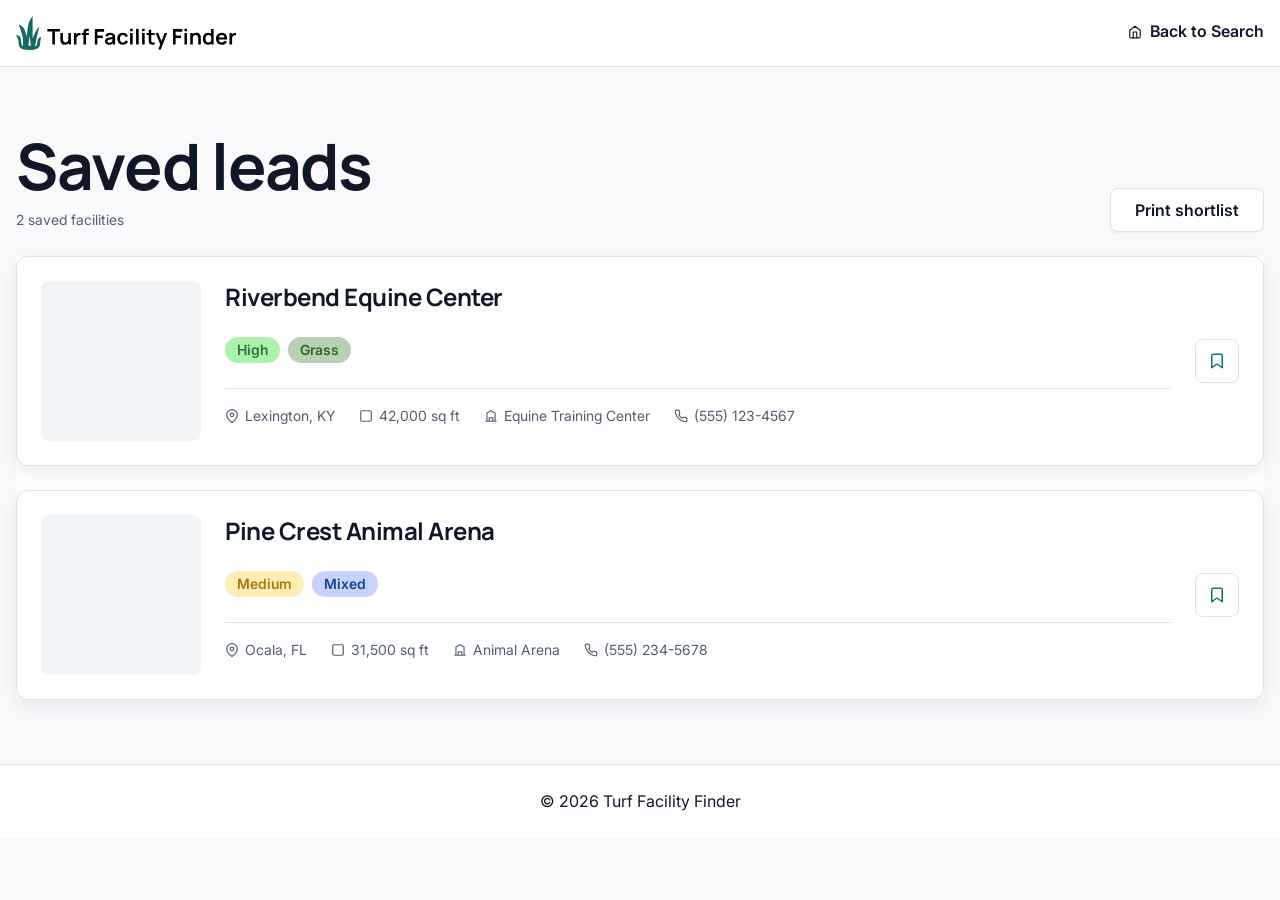
==== commit ce5a91ab: "Add canonical facility card template and align saved-leads markup Introduces #facility-card-template" ====
--- a/saved-leads.html
+++ b/saved-leads.html
@@ -1,123 +1,591 @@
-<!doctype html>
-<html lang="en">
-
-<head>
-    <meta charset="UTF-8" />
-    <meta name="viewport" content="width=device-width, viewport-fit=cover, initial-scale=1.0" />
-    <title>Saved Leads — Turf Facility Finder</title>
-    <meta name="description" content="Review and print your saved facility leads." />
-    <link rel="stylesheet" href="styles.css">
-</head>
-
-<body>
-    <a href="#main-content" class="skip-link">Skip to main content</a>
-
-    <header class="site-header">
-        <div class="container">
-            <div class="site-branding">
-                <a href="index.html" class="site-logo">
-                    <img src="assets/images/turf-facility-finder-logo.svg" alt="Turf Facility Finder" width="220"
-                        height="55">
-                </a>
-            </div>
-            <nav class="site-nav" aria-label="Primary">
-                <a href="index.html" class="saved-leads-link">
-                    <svg aria-hidden="true" width="18" height="18" viewBox="0 0 24 24" fill="none"
-                        stroke="currentColor" stroke-width="2" stroke-linecap="round" stroke-linejoin="round">
-                        <path d="M3 9l9-7 9 7v11a2 2 0 0 1-2 2H5a2 2 0 0 1-2-2z" />
-                        <polyline points="9 22 9 12 15 12 15 22" />
-                    </svg>
-                    Back to Search
-                </a>
-            </nav>
-        </div>
-    </header>
-
-    <main id="main-content">
-        <section class="saved-leads section container" aria-labelledby="saved-leads-title">
-            <div class="saved-leads-header">
-                <div class="saved-leads-header__intro">
-                    <h1 id="saved-leads-title">Saved leads</h1>
-                    <p class="saved-leads-summary" aria-live="polite">2 saved facilities</p>
-                </div>
-                <button type="button" class="btn btn--secondary" onclick="window.print()">
-                    Print shortlist
-                </button>
-            </div>
-
-            <ul role="list" class="results-list saved-leads-list">
-                <li class="results-item">
-                    <article class="facility-card">
-                        <div class="facility-card--leading-visual">
-                            <!-- Future: <img src="" alt="" class="facility-card--item-product" /> -->
-                        </div>
-                        <header class="facility-card--header">
-                            <h2 class="facility-card--title">Riverbend Equine Center</h2>
-                        </header>
-                        <ul class="facility-card--badges" role="list">
-                            <li class="badge badge-opportunity-high">High</li>
-                            <li class="badge badge-surface-grass">Grass</li>
-                        </ul>
-                        <dl class="facility-card--info-container">
-                            <div class="facility-card--info-item">
-                                <dt class="visually-hidden">Location</dt>
-                                <dd>Lexington, KY</dd>
-                            </div>
-                            <div class="facility-card--info-item">
-                                <dt class="visually-hidden">Size</dt>
-                                <dd>42,000 sq ft</dd>
-                            </div>
-                            <div class="facility-card--info-item facility-card--info-item--desktop">
-                                <dt class="visually-hidden">Facility Type</dt>
-                                <dd>Equine Training Center</dd>
-                            </div>
-                            <div class="facility-card--info-item facility-card--info-item--desktop">
-                                <dt class="visually-hidden">Contact</dt>
-                                <dd>(555) 123-4567</dd>
-                            </div>
-                        </dl>
-                    </article>
-                </li>
-
-                <li class="results-item">
-                    <article class="facility-card">
-                        <div class="facility-card--leading-visual">
-                            <!-- Future: <img src="" alt="" class="facility-card--item-product" /> -->
-                        </div>
-                        <header class="facility-card--header">
-                            <h2 class="facility-card--title">Pine Crest Animal Arena</h2>
-                        </header>
-                        <ul class="facility-card--badges" role="list">
-                            <li class="badge badge-opportunity-medium">Medium</li>
-                            <li class="badge badge-surface-mixed">Mixed</li>
-                        </ul>
-                        <dl class="facility-card--info-container">
-                            <div class="facility-card--info-item">
-                                <dt class="visually-hidden">Location</dt>
-                                <dd>Ocala, FL</dd>
-                            </div>
-                            <div class="facility-card--info-item">
-                                <dt class="visually-hidden">Size</dt>
-                                <dd>31,500 sq ft</dd>
-                            </div>
-                            <div class="facility-card--info-item facility-card--info-item--desktop">
-                                <dt class="visually-hidden">Facility Type</dt>
-                                <dd>Animal Arena</dd>
-                            </div>
-                            <div class="facility-card--info-item facility-card--info-item--desktop">
-                                <dt class="visually-hidden">Contact</dt>
-                                <dd>(555) 234-5678</dd>
-                            </div>
-                        </dl>
-                    </article>
-                </li>
-            </ul>
-        </section>
-    </main>
-
-    <footer class="site-footer">
-        <p>&copy; 2026 Turf Facility Finder</p>
-    </footer>
-</body>
-
-</html>
+<!doctype html>+
+<html lang="en">+
++
+<head>+
+    <meta charset="UTF-8" />+
+    <meta name="viewport" content="width=device-width, viewport-fit=cover, initial-scale=1.0" />+
+    <title>Saved Leads — Turf Facility Finder</title>+
+    <meta name="description" content="Review and print your saved facility leads." />+
+    <link rel="stylesheet" href="styles.css">+
+</head>+
++
+<body>+
+    <a href="#main-content" class="skip-link">Skip to main content</a>+
++
+    <header class="site-header">+
+        <div class="container">+
+            <div class="site-branding">+
+                <a href="index.html" class="site-logo">+
+                    <img src="assets/images/turf-facility-finder-logo.svg" alt="Turf Facility Finder" width="220"+
+                        height="55">+
+                </a>+
+            </div>+
+            <nav class="site-nav" aria-label="Primary">+
+                <a href="index.html" class="saved-leads-link">+
+                    <svg aria-hidden="true" width="18" height="18" viewBox="0 0 24 24" fill="none"+
+                        stroke="currentColor" stroke-width="2" stroke-linecap="round" stroke-linejoin="round">+
+                        <path d="M3 9l9-7 9 7v11a2 2 0 0 1-2 2H5a2 2 0 0 1-2-2z" />+
+                        <polyline points="9 22 9 12 15 12 15 22" />+
+                    </svg>+
+                    Back to Search+
+                </a>+
+            </nav>+
+        </div>+
+    </header>+
++
+    <main id="main-content">+
+        <section class="saved-leads section container" aria-labelledby="saved-leads-title">+
+            <div class="saved-leads-header">+
+                <div class="saved-leads-header__intro">+
+                    <h1 id="saved-leads-title">Saved leads</h1>+
+                    <p class="saved-leads-summary" aria-live="polite">2 saved facilities</p>+
+                </div>+
+                <button type="button" class="btn btn--secondary" onclick="window.print()">+
+                    Print shortlist+
+                </button>+
+            </div>+
++
+            <ul role="list" class="results-list saved-leads-list">+
+                <!-- Static demo cards — structure matches #facility-card-template (h2 for page outline) -->+
++
+                <li class="results-item">+
+                    <article class="facility-card">+
++
+                        <div class="facility-card--leading-visual">+
+                            <!-- Future: <img src="" alt="" class="facility-card--item-product" /> -->+
+                        </div>+
++
+                        <header class="facility-card--header">+
+                            <h2 class="facility-card--title">+
+                                Riverbend Equine Center+
+                            </h2>+
+                        </header>+
++
+                        <button type="button"+
+                            class="facility-card--remove-button btn btn--ghost btn--ghost-bordered btn--icon-only"+
+                            aria-label="Remove Riverbend Equine Center from saved leads">+
+                            <svg aria-hidden="true" width="18" height="18" viewBox="0 0 24 24" fill="none"+
+                                stroke="currentColor" stroke-width="2" stroke-linecap="round" stroke-linejoin="round">+
+                                <path d="M19 21l-7-5-7 5V5a2 2 0 0 1 2-2h10a2 2 0 0 1 2 2z" />+
+                            </svg>+
+                        </button>+
++
+                        <ul class="facility-card--badges" role="list">+
+                            <li class="badge badge-opportunity-high">High</li>+
+                            <li class="badge badge-surface-grass">Grass</li>+
+                        </ul>+
++
+                        <dl class="facility-card--info-container">+
+                            <div class="facility-card--info-item">+
+                                <dt class="visually-hidden">Location</dt>+
+                                <dd>+
+                                    <svg aria-hidden="true" width="14" height="14" viewBox="0 0 24 24" fill="none"+
+                                        stroke="currentColor" stroke-width="2" stroke-linecap="round"+
+                                        stroke-linejoin="round">+
+                                        <path d="M21 10c0 7-9 13-9 13s-9-6-9-13a9 9 0 0 1 18 0z" />+
+                                        <circle cx="12" cy="10" r="3" />+
+                                    </svg>+
+                                    Lexington, KY+
+                                </dd>+
+                            </div>+
+                            <div class="facility-card--info-item">+
+                                <dt class="visually-hidden">Size</dt>+
+                                <dd>+
+                                    <svg aria-hidden="true" width="14" height="14" viewBox="0 0 24 24" fill="none"+
+                                        stroke="currentColor" stroke-width="2" stroke-linecap="round"+
+                                        stroke-linejoin="round">+
+                                        <rect x="3" y="3" width="18" height="18" rx="2" />+
+                                    </svg>+
+                                    42,000 sq ft+
+                                </dd>+
+                            </div>+
+                            <div class="facility-card--info-item facility-card--info-item--desktop">+
+                                <dt class="visually-hidden">Facility Type</dt>+
+                                <dd>+
+                                    <svg aria-hidden="true" width="14" height="14" viewBox="0 0 24 24" fill="none"+
+                                        stroke="currentColor" stroke-width="2" stroke-linecap="round"+
+                                        stroke-linejoin="round">+
+                                        <path d="M3 21h18M5 21V7l7-4 7 4v14M9 21v-6h6v6" />+
+                                    </svg>+
+                                    Equine Training Center+
+                                </dd>+
+                            </div>+
+                            <div class="facility-card--info-item facility-card--info-item--desktop">+
+                                <dt class="visually-hidden">Contact</dt>+
+                                <dd>+
+                                    <svg aria-hidden="true" width="14" height="14" viewBox="0 0 24 24" fill="none"+
+                                        stroke="currentColor" stroke-width="2" stroke-linecap="round"+
+                                        stroke-linejoin="round">+
+                                        <path+
+                                            d="M22 16.92v3a2 2 0 0 1-2.18 2 19.79 19.79 0 0 1-8.63-3.07 19.5 19.5 0 0 1-6-6 19.79 19.79 0 0 1-3.07-8.67A2 2 0 0 1 4.11 2h3a2 2 0 0 1 2 1.72c.127.96.361 1.903.7 2.81a2 2 0 0 1-.45 2.11L8.09 9.91a16 16 0 0 0 6 6l1.27-1.27a2 2 0 0 1 2.11-.45c.907.339 1.85.573 2.81.7A2 2 0 0 1 22 16.92z" />+
+                                    </svg>+
+                                    (555) 123-4567+
+                                </dd>+
+                            </div>+
+                        </dl>+
++
+                    </article>+
+                </li>+
++
+                <li class="results-item">+
+                    <article class="facility-card">+
++
+                        <div class="facility-card--leading-visual">+
+                            <!-- Future: <img src="" alt="" class="facility-card--item-product" /> -->+
+                        </div>+
++
+                        <header class="facility-card--header">+
+                            <h2 class="facility-card--title">+
+                                Pine Crest Animal Arena+
+                            </h2>+
+                        </header>+
++
+                        <button type="button"+
+                            class="facility-card--remove-button btn btn--ghost btn--ghost-bordered btn--icon-only"+
+                            aria-label="Remove Pine Crest Animal Arena from saved leads">+
+                            <svg aria-hidden="true" width="18" height="18" viewBox="0 0 24 24" fill="none"+
+                                stroke="currentColor" stroke-width="2" stroke-linecap="round" stroke-linejoin="round">+
+                                <path d="M19 21l-7-5-7 5V5a2 2 0 0 1 2-2h10a2 2 0 0 1 2 2z" />+
+                            </svg>+
+                        </button>+
++
+                        <ul class="facility-card--badges" role="list">+
+                            <li class="badge badge-opportunity-medium">Medium</li>+
+                            <li class="badge badge-surface-mixed">Mixed</li>+
+                        </ul>+
++
+                        <dl class="facility-card--info-container">+
+                            <div class="facility-card--info-item">+
+                                <dt class="visually-hidden">Location</dt>+
+                                <dd>+
+                                    <svg aria-hidden="true" width="14" height="14" viewBox="0 0 24 24" fill="none"+
+                                        stroke="currentColor" stroke-width="2" stroke-linecap="round"+
+                                        stroke-linejoin="round">+
+                                        <path d="M21 10c0 7-9 13-9 13s-9-6-9-13a9 9 0 0 1 18 0z" />+
+                                        <circle cx="12" cy="10" r="3" />+
+                                    </svg>+
+                                    Ocala, FL+
+                                </dd>+
+                            </div>+
+                            <div class="facility-card--info-item">+
+                                <dt class="visually-hidden">Size</dt>+
+                                <dd>+
+                                    <svg aria-hidden="true" width="14" height="14" viewBox="0 0 24 24" fill="none"+
+                                        stroke="currentColor" stroke-width="2" stroke-linecap="round"+
+                                        stroke-linejoin="round">+
+                                        <rect x="3" y="3" width="18" height="18" rx="2" />+
+                                    </svg>+
+                                    31,500 sq ft+
+                                </dd>+
+                            </div>+
+                            <div class="facility-card--info-item facility-card--info-item--desktop">+
+                                <dt class="visually-hidden">Facility Type</dt>+
+                                <dd>+
+                                    <svg aria-hidden="true" width="14" height="14" viewBox="0 0 24 24" fill="none"+
+                                        stroke="currentColor" stroke-width="2" stroke-linecap="round"+
+                                        stroke-linejoin="round">+
+                                        <path d="M3 21h18M5 21V7l7-4 7 4v14M9 21v-6h6v6" />+
+                                    </svg>+
+                                    Animal Arena+
+                                </dd>+
+                            </div>+
+                            <div class="facility-card--info-item facility-card--info-item--desktop">+
+                                <dt class="visually-hidden">Contact</dt>+
+                                <dd>+
+                                    <svg aria-hidden="true" width="14" height="14" viewBox="0 0 24 24" fill="none"+
+                                        stroke="currentColor" stroke-width="2" stroke-linecap="round"+
+                                        stroke-linejoin="round">+
+                                        <path+
+                                            d="M22 16.92v3a2 2 0 0 1-2.18 2 19.79 19.79 0 0 1-8.63-3.07 19.5 19.5 0 0 1-6-6 19.79 19.79 0 0 1-3.07-8.67A2 2 0 0 1 4.11 2h3a2 2 0 0 1 2 1.72c.127.96.361 1.903.7 2.81a2 2 0 0 1-.45 2.11L8.09 9.91a16 16 0 0 0 6 6l1.27-1.27a2 2 0 0 1 2.11-.45c.907.339 1.85.573 2.81.7A2 2 0 0 1 22 16.92z" />+
+                                    </svg>+
+                                    (555) 234-5678+
+                                </dd>+
+                            </div>+
+                        </dl>+
++
+                    </article>+
+                </li>+
+            </ul>+
+        </section>+
+    </main>+
++
+    <!-- Canonical facility card — future JS clones this template (use h2 when rendering on this page) -->+
+    <template id="facility-card-template">+
+        <li class="results-item">+
+            <article class="facility-card">+
++
+                <div class="facility-card--leading-visual">+
+                    <!-- Future: <img src="" alt="" class="facility-card--item-product" /> -->+
+                </div>+
++
+                <header class="facility-card--header">+
+                    <h2 class="facility-card--title">+
+                        Facility name+
+                    </h2>+
+                </header>+
++
+                <button type="button"+
+                    class="facility-card--remove-button btn btn--ghost btn--ghost-bordered btn--icon-only"+
+                    aria-label="Remove Facility name from saved leads">+
+                    <svg aria-hidden="true" width="18" height="18" viewBox="0 0 24 24" fill="none"+
+                        stroke="currentColor" stroke-width="2" stroke-linecap="round" stroke-linejoin="round">+
+                        <path d="M19 21l-7-5-7 5V5a2 2 0 0 1 2-2h10a2 2 0 0 1 2 2z" />+
+                    </svg>+
+                </button>+
++
+                <ul class="facility-card--badges" role="list">+
+                    <li class="badge badge-opportunity-high">High</li>+
+                    <li class="badge badge-surface-grass">Grass</li>+
+                </ul>+
++
+                <dl class="facility-card--info-container">+
+                    <div class="facility-card--info-item">+
+                        <dt class="visually-hidden">Location</dt>+
+                        <dd>+
+                            <svg aria-hidden="true" width="14" height="14" viewBox="0 0 24 24" fill="none"+
+                                stroke="currentColor" stroke-width="2" stroke-linecap="round" stroke-linejoin="round">+
+                                <path d="M21 10c0 7-9 13-9 13s-9-6-9-13a9 9 0 0 1 18 0z" />+
+                                <circle cx="12" cy="10" r="3" />+
+                            </svg>+
+                            City, ST+
+                        </dd>+
+                    </div>+
+                    <div class="facility-card--info-item">+
+                        <dt class="visually-hidden">Size</dt>+
+                        <dd>+
+                            <svg aria-hidden="true" width="14" height="14" viewBox="0 0 24 24" fill="none"+
+                                stroke="currentColor" stroke-width="2" stroke-linecap="round" stroke-linejoin="round">+
+                                <rect x="3" y="3" width="18" height="18" rx="2" />+
+                            </svg>+
+                            0 sq ft+
+                        </dd>+
+                    </div>+
+                    <div class="facility-card--info-item facility-card--info-item--desktop">+
+                        <dt class="visually-hidden">Facility Type</dt>+
+                        <dd>+
+                            <svg aria-hidden="true" width="14" height="14" viewBox="0 0 24 24" fill="none"+
+                                stroke="currentColor" stroke-width="2" stroke-linecap="round" stroke-linejoin="round">+
+                                <path d="M3 21h18M5 21V7l7-4 7 4v14M9 21v-6h6v6" />+
+                            </svg>+
+                            Facility type+
+                        </dd>+
+                    </div>+
+                    <div class="facility-card--info-item facility-card--info-item--desktop">+
+                        <dt class="visually-hidden">Contact</dt>+
+                        <dd>+
+                            <svg aria-hidden="true" width="14" height="14" viewBox="0 0 24 24" fill="none"+
+                                stroke="currentColor" stroke-width="2" stroke-linecap="round" stroke-linejoin="round">+
+                                <path+
+                                    d="M22 16.92v3a2 2 0 0 1-2.18 2 19.79 19.79 0 0 1-8.63-3.07 19.5 19.5 0 0 1-6-6 19.79 19.79 0 0 1-3.07-8.67A2 2 0 0 1 4.11 2h3a2 2 0 0 1 2 1.72c.127.96.361 1.903.7 2.81a2 2 0 0 1-.45 2.11L8.09 9.91a16 16 0 0 0 6 6l1.27-1.27a2 2 0 0 1 2.11-.45c.907.339 1.85.573 2.81.7A2 2 0 0 1 22 16.92z" />+
+                            </svg>+
+                            (555) 000-0000+
+                        </dd>+
+                    </div>+
+                </dl>+
++
+            </article>+
+        </li>+
+    </template>+
++
+    <footer class="site-footer">+
+        <p>&copy; 2026 Turf Facility Finder</p>+
+    </footer>+
+</body>+
++
+</html>+
+
--- a/styles.css
+++ b/styles.css
@@ -209,7 +209,7 @@
 		--fs-900: 3.5rem;
 		--fs-1000: 3.5rem;
 
-		@media (width > 760px) {
+		@media (width >= 48rem) {
 			--fs-300: 0.875rem;
 			--fs-400: 1rem;
 			--fs-500: 1.25rem;
@@ -283,8 +283,17 @@
 		--space-5: 2rem;
 		--space-6: 3rem;
 
+		/* font flow spacing */
+		--prose-flow: 1em;
+
 		/* Width */
 		--wrapper-max: 90rem;
+		@media (width >= 64rem) {
+			.container,
+			.wrapper {
+				width: min(100% - 3rem, var(--wrapper-max));
+			}
+		}
 	}
 }
 
@@ -497,30 +506,10 @@
 		display: none;
 	}
 
-	.results-title {
-		position: absolute;
-		width: 1px;
-		height: 1px;
-		overflow: hidden;
-		clip: rect(0, 0, 0, 0);
-		clip-path: inset(50%);
-		white-space: nowrap;
-	}
-
 	.results-header--sort {
 		display: flex;
 		align-items: center;
 		gap: var(--space-2);
-	}
-
-	.results-sort-label {
-		position: absolute;
-		width: 1px;
-		height: 1px;
-		overflow: hidden;
-		clip: rect(0, 0, 0, 0);
-		clip-path: inset(50%);
-		white-space: nowrap;
 	}
 
 	.results-sort-select {
@@ -587,36 +576,46 @@
 		z-index: 2;
 	} */
 
-	.filter-actions {
-		display: flex;
-		justify-content: flex-end;
-		align-items: center;
-	}
-
-	.filters fieldset {
-		display: grid;
-		gap: var(--space-3);
-	}
-
 	.filter-grid {
 		display: grid;
 		gap: var(--space-3);
 		align-items: end;
 	}
 
+	.filter-actions-group {
+		display: grid;
+		gap: var(--space-3);
+	}
+
 	@media (width >= 48rem) {
 		.filters fieldset {
-			grid-template-columns: 1fr auto;
-			column-gap: var(--space-3);
-			align-items: end;
+			display: block; /* remove 2-row grid */
 		}
 
 		.filter-grid {
 			grid-template-columns:
-				minmax(16rem, 2fr)
-				minmax(12rem, 1fr)
-				minmax(12rem, 1fr)
+				minmax(14rem, 2fr)
+				minmax(11rem, 1fr)
+				minmax(11rem, 1fr)
 				auto;
+			align-items: end;
+		}
+
+		.filter-actions-group {
+			/* justify-content: flex-end; */
+			display: flex;
+			align-items: center;
+			gap: var(--space-3);
+			margin-block-start: 0;
+		}
+	}
+
+	.filter-actions-group .btn--primary {
+		min-width: 100%;
+	}
+	@media (width >= 48rem) {
+		.filter-actions-group .btn--primary {
+			min-width: auto;
 		}
 	}
 }
@@ -675,9 +674,8 @@
 		display: inline-flex;
 		align-items: center;
 		gap: 0.5rem;
-
 		color: var(--text-main);
-		font-size: var(--font-size-sm);
+		font-size: var(--font-size-regular);
 		font-weight: 500;
 	}
 
@@ -706,62 +704,89 @@
 	/* ----- hero ----- */
 
 	.hero {
+		isolation: isolate;
+		min-block-size: clamp(24rem, 40vh, 42rem);
+	}
+
+	/* @media (width >= 48rem) {
+		.hero {
+			min-block-size: clamp(32rem, 70vh, 42rem);
+		}
+	} */
+
+	.hero-image-container {
 		display: grid;
-		position: relative;
-		isolation: isolate;
-		min-block-size: clamp(28rem, 70vh, 42rem);
-		align-items: end;
-	}
-
-	.hero-image-container,
-	.hero-content {
-		grid-area: 1 / 1;
-	}
-
-	.hero-image-container {
-		position: absolute;
-		inset: 0;
+	}
+
+	.hero-image-container img,
+	.hero-image-container::after {
+		grid-column: 1;
+		grid-row: 1;
 	}
 
 	.hero-image-container::after {
 		content: "";
-		position: absolute;
-		inset: 0;
+		z-index: 1;
 		background: linear-gradient(
-			to top,
-			hsl(222 47% 11% / 0.42) 0%,
-			hsl(222 47% 11% / 0.25) 40%,
-			hsl(222 47% 11% / 0.1) 75%,
-			transparent 100%
+			to right,
+			rgb(0 0 0 / 0.75) 0%,
+			rgb(0 0 0 / 0.55) 60%,
+			rgb(0 0 0 / 0.25) 100%
 		);
 		pointer-events: none;
 	}
 
 	.hero-image-container img {
 		inline-size: 100%;
-		block-size: 100%;
-		min-block-size: clamp(22rem, 55vh, 36rem);
-		aspect-ratio: 21 / 9;
+		block-size: clamp(24rem, 50vh, 40rem);
+		/* min-block-size: 24rem;
+		aspect-ratio: 21 / 9; */
 		object-fit: cover;
-		object-position: center 40%;
+		object-position: center 20%;
+		@media (width >= 48rem) {
+			object-position: bottom 20%;
+		}
 	}
 
 	.hero-content {
-		position: relative;
-		z-index: 1;
+		z-index: 2;
 		display: grid;
+		max-inline-size: 36rem;
+		align-self: center;
 		gap: var(--space-3);
-		max-inline-size: 40rem;
-		padding-block: var(--space-6);
+		padding-block: var(--space-5);
+		text-shadow: 0 2px 4px rgb(0 0 0 / 0.4);
 	}
 
 	.hero-content p {
 		color: var(--text-high-contrast);
-		font-size: var(--font-size-md);
+		/* font-size: var(--font-size-md); */
+		font-weight: 400;
+		font-size: var(--fs-500);
+		line-height: 1.5;
+		max-inline-size: 42ch;
+		opacity: 0.95;
 	}
 
 	.hero-content h1 {
 		color: var(--text-high-contrast);
+		font-size: clamp(2rem, 4vw, 2.5rem);
+		line-height: 1.2;
+	}
+
+	@media (width >= 48rem) {
+		.hero-image-container::after {
+			background: rgb(0 0 0 / 0.45);
+		}
+		.hero-content {
+			justify-self: center;
+			text-align: center;
+			max-inline-size: 42rem;
+			padding-block: var(--space-6);
+		}
+		.hero-content p {
+			justify-self: center;
+		}
 	}
 
 	/*----------- Form Field ------------*/
@@ -778,7 +803,7 @@
 		display: grid;
 		gap: var(--space-3);
 
-		margin-block-start: clamp(-6rem, -12vw, -4rem);
+		margin-block-start: -3rem;
 		padding: var(--space-4);
 
 		background-color: var(--background-surface);
@@ -789,7 +814,20 @@
 	}
 
 	.filters.section {
-		padding-block: var(--space-5);
+		padding-block: var(--space-4);
+	}
+
+	@media (width >= 48rem) {
+		.filters {
+			margin-block-start: clamp(-6rem, -12vw, -4rem);
+		}
+		.filters.section {
+			padding-block: var(--space-5);
+		}
+
+		.results.section {
+			padding-block-start: var(--space-4);
+		}
 	}
 
 	.filters .input,
@@ -835,7 +873,7 @@
 		background-color: var(--background-surface);
 	}
 
-	.facility-card:not(:has(.facility-card--save-button)) {
+	.facility-card:not(:has(.facility-card--save-button, .facility-card--remove-button)) {
 		grid-template-areas:
 			"image header header"
 			"image badges badges"
@@ -865,25 +903,28 @@
 	.facility-card--title {
 		margin: 0;
 		font-family: var(--ff-heading);
-		font-size: var(--font-size-regular);
+		font-size: var(--fs-500); /* 16px mobile */
+
 		font-weight: 700;
 		line-height: 1.3;
 	}
 
-	.facility-card--save-button {
+	.facility-card--save-button,
+	.facility-card--remove-button {
 		grid-area: save-icon;
 		justify-self: end;
 		align-self: start;
-		min-inline-size: auto;
-		min-block-size: auto;
+		min-inline-size: 2.25rem;
+		min-block-size: 2.25rem;
 		padding: 0;
-		border-color: transparent;
+		border-color: var(--border-color);
 		box-shadow: none;
 		color: var(--text-muted);
 		background-color: transparent;
 	}
 
-	.facility-card--save-button svg {
+	.facility-card--save-button svg,
+	.facility-card--remove-button svg {
 		inline-size: 1.125rem;
 		block-size: 1.125rem;
 	}
@@ -939,7 +980,7 @@
 
 	@media (width >= 48rem) {
 		.facility-card {
-			grid-template-columns: 9rem 1fr auto;
+			grid-template-columns: 10rem 1fr auto;
 			grid-template-areas:
 				"image header save-icon"
 				"image badges save-icon"
@@ -952,7 +993,7 @@
 			box-shadow: var(--shadow-md);
 		}
 
-		.facility-card:not(:has(.facility-card--save-button)) {
+		.facility-card:not(:has(.facility-card--save-button, .facility-card--remove-button)) {
 			grid-template-areas:
 				"image header header"
 				"image badges badges"
@@ -960,11 +1001,11 @@
 		}
 
 		.facility-card--leading-visual {
-			inline-size: 9rem;
+			inline-size: 10rem;
 		}
 
 		.facility-card--title {
-			font-size: var(--font-size-md);
+			font-size: var(--fs-600); /* 18px — mockup h3 */
 		}
 
 		.facility-card .badge {
@@ -973,7 +1014,8 @@
 			padding-inline: var(--space-2);
 		}
 
-		.facility-card--save-button {
+		.facility-card--save-button,
+		.facility-card--remove-button {
 			align-self: center;
 			min-inline-size: 2.75rem;
 			min-block-size: 2.75rem;
@@ -985,7 +1027,7 @@
 			display: flex;
 			flex-wrap: wrap;
 			align-items: center;
-			column-gap: var(--space-2);
+			column-gap: var(--space-4);
 			row-gap: var(--space-1);
 			padding-block-start: var(--space-3);
 			border-block-start: 1px solid var(--border-color);
@@ -996,7 +1038,7 @@
 		}
 
 		.facility-card--info-item + .facility-card--info-item::before {
-			content: "•";
+			content: none; /* remove bullets */
 			margin-inline-end: var(--space-2);
 			color: var(--border-color);
 		}
@@ -1118,7 +1160,7 @@
 	}
 
 	.btn--ghost:hover:not(:disabled) {
-		background-color: var(--clr-gray-100);
+		background-color: var(--clr-gray-200);
 		color: var(--text-main);
 	}
 
@@ -1163,13 +1205,13 @@
 		border-block-start: 1px solid var(--border-color);
 	}
 
-	.pagination__summary {
+	.pagination-summary {
 		margin: 0;
 		font-size: var(--font-size-sm);
 		color: var(--text-muted);
 	}
 
-	.pagination__list {
+	.pagination-list {
 		display: flex;
 		flex-wrap: wrap;
 		align-items: center;
@@ -1178,7 +1220,7 @@
 		padding: 0;
 	}
 
-	.pagination__link {
+	.pagination-link {
 		display: inline-grid;
 		place-items: center;
 		min-inline-size: 2.25rem;
@@ -1194,30 +1236,35 @@
 			color 0.15s ease;
 	}
 
-	.pagination__link:hover:not(.pagination__link--current) {
-		background-color: var(--clr-gray-100);
+	.pagination-link:hover:not(.pagination-link--current) {
+		background-color: var(--clr-gray-200);
 		color: var(--text-brand);
 	}
 
-	.pagination__link--current {
+	.pagination-link--current {
 		background-color: var(--background-accent-main);
 		color: var(--text-high-contrast);
 		font-weight: 600;
 		pointer-events: none;
 	}
 
-	.pagination__link--prev,
-	.pagination__link--next {
+	.pagination-link--prev,
+	.pagination-link--next {
 		padding-inline: var(--space-3);
 	}
 
-	.pagination__link[aria-disabled="true"] {
+	.pagination-link--next {
+		font-weight: 700;
+		color: var(--text-brand);
+	}
+
+	.pagination-link[aria-disabled="true"] {
 		opacity: 0.4;
 		pointer-events: none;
 		cursor: default;
 	}
 
-	.pagination__ellipsis {
+	.pagination-ellipsis {
 		display: inline-grid;
 		place-items: center;
 		min-inline-size: 2.25rem;
@@ -1268,6 +1315,41 @@
 		clip-path: inset(50%);
 		white-space: nowrap;
 	}
+
+	@media (width >= 48rem) {
+		.results-title.visually-hidden,
+		.results-sort-label.visually-hidden {
+			position: static;
+			width: auto;
+			height: auto;
+			overflow: visible;
+			clip: auto;
+			clip-path: none;
+			white-space: normal;
+		}
+	}
+
+	/* stacking content on top, like hero. Then can use z-index for layering in grid */
+	.pile {
+		display: grid;
+		grid-template-areas: "pile";
+		/* place-items: center; */
+
+		> * {
+			grid-area: pile;
+		}
+	}
+
+	/* labotomized owl pattern will apply the margin to the top of each element based on text size with 1em unless defined with custom variable */
+	.prose > * + * {
+		margin-block-start: var(--prose-flow, 1em);
+	}
+
+	/* .stack {
+		display: flex;
+		flex-direction: column;
+		gap: var(--stack-gap, 1rem);
+	} */
 }
 
 /* ==================================================
@@ -1279,8 +1361,9 @@
 	.site-nav,
 	.hero,
 	.filters,
-	.results-header__sort,
+	.results-header-sort,
 	.facility-card--save-button,
+	.facility-card--remove-button,
 	.pagination,
 	.filter-actions,
 	.saved-leads-header .btn,
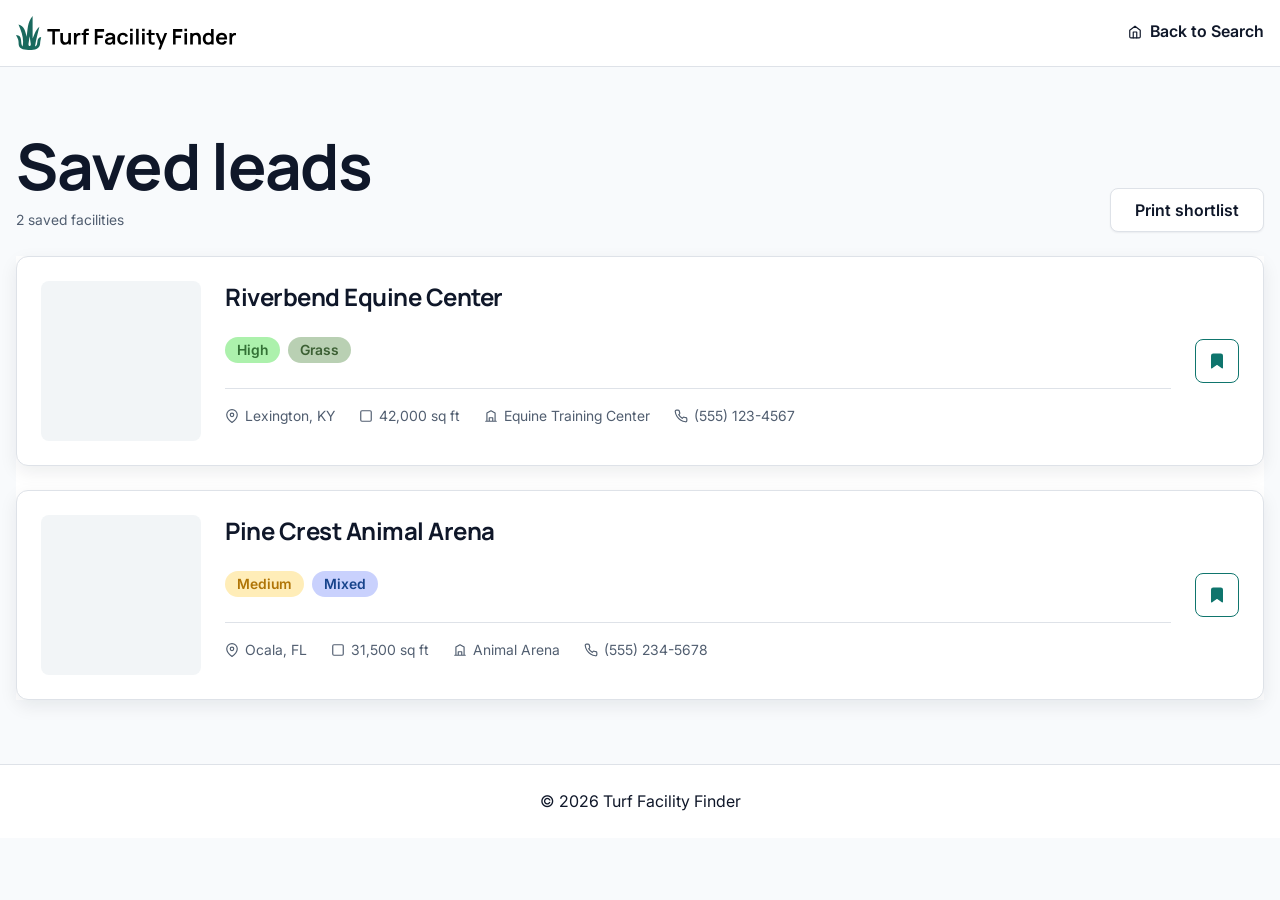
==== commit 89841446: "Added data attribute hook for JS later on facility cards and results container.Added loading, error," ====
--- a/saved-leads.html
+++ b/saved-leads.html
@@ -1,591 +1,219 @@
-<!doctype html>-
-<html lang="en">-
--
-<head>-
-    <meta charset="UTF-8" />-
-    <meta name="viewport" content="width=device-width, viewport-fit=cover, initial-scale=1.0" />-
-    <title>Saved Leads — Turf Facility Finder</title>-
-    <meta name="description" content="Review and print your saved facility leads." />-
-    <link rel="stylesheet" href="styles.css">-
-</head>-
--
-<body>-
-    <a href="#main-content" class="skip-link">Skip to main content</a>-
--
-    <header class="site-header">-
-        <div class="container">-
-            <div class="site-branding">-
-                <a href="index.html" class="site-logo">-
-                    <img src="assets/images/turf-facility-finder-logo.svg" alt="Turf Facility Finder" width="220"-
-                        height="55">-
-                </a>-
-            </div>-
-            <nav class="site-nav" aria-label="Primary">-
-                <a href="index.html" class="saved-leads-link">-
-                    <svg aria-hidden="true" width="18" height="18" viewBox="0 0 24 24" fill="none"-
-                        stroke="currentColor" stroke-width="2" stroke-linecap="round" stroke-linejoin="round">-
-                        <path d="M3 9l9-7 9 7v11a2 2 0 0 1-2 2H5a2 2 0 0 1-2-2z" />-
-                        <polyline points="9 22 9 12 15 12 15 22" />-
-                    </svg>-
-                    Back to Search-
-                </a>-
-            </nav>-
-        </div>-
-    </header>-
--
-    <main id="main-content">-
-        <section class="saved-leads section container" aria-labelledby="saved-leads-title">-
-            <div class="saved-leads-header">-
-                <div class="saved-leads-header__intro">-
-                    <h1 id="saved-leads-title">Saved leads</h1>-
-                    <p class="saved-leads-summary" aria-live="polite">2 saved facilities</p>-
-                </div>-
-                <button type="button" class="btn btn--secondary" onclick="window.print()">-
-                    Print shortlist-
-                </button>-
-            </div>-
--
-            <ul role="list" class="results-list saved-leads-list">-
-                <!-- Static demo cards — structure matches #facility-card-template (h2 for page outline) -->-
--
-                <li class="results-item">-
-                    <article class="facility-card">-
--
-                        <div class="facility-card--leading-visual">-
-                            <!-- Future: <img src="" alt="" class="facility-card--item-product" /> -->-
-                        </div>-
--
-                        <header class="facility-card--header">-
-                            <h2 class="facility-card--title">-
-                                Riverbend Equine Center-
-                            </h2>-
-                        </header>-
--
-                        <button type="button"-
-                            class="facility-card--remove-button btn btn--ghost btn--ghost-bordered btn--icon-only"-
-                            aria-label="Remove Riverbend Equine Center from saved leads">-
-                            <svg aria-hidden="true" width="18" height="18" viewBox="0 0 24 24" fill="none"-
-                                stroke="currentColor" stroke-width="2" stroke-linecap="round" stroke-linejoin="round">-
-                                <path d="M19 21l-7-5-7 5V5a2 2 0 0 1 2-2h10a2 2 0 0 1 2 2z" />-
-                            </svg>-
-                        </button>-
--
-                        <ul class="facility-card--badges" role="list">-
-                            <li class="badge badge-opportunity-high">High</li>-
-                            <li class="badge badge-surface-grass">Grass</li>-
-                        </ul>-
--
-                        <dl class="facility-card--info-container">-
-                            <div class="facility-card--info-item">-
-                                <dt class="visually-hidden">Location</dt>-
-                                <dd>-
-                                    <svg aria-hidden="true" width="14" height="14" viewBox="0 0 24 24" fill="none"-
-                                        stroke="currentColor" stroke-width="2" stroke-linecap="round"-
-                                        stroke-linejoin="round">-
-                                        <path d="M21 10c0 7-9 13-9 13s-9-6-9-13a9 9 0 0 1 18 0z" />-
-                                        <circle cx="12" cy="10" r="3" />-
-                                    </svg>-
-                                    Lexington, KY-
-                                </dd>-
-                            </div>-
-                            <div class="facility-card--info-item">-
-                                <dt class="visually-hidden">Size</dt>-
-                                <dd>-
-                                    <svg aria-hidden="true" width="14" height="14" viewBox="0 0 24 24" fill="none"-
-                                        stroke="currentColor" stroke-width="2" stroke-linecap="round"-
-                                        stroke-linejoin="round">-
-                                        <rect x="3" y="3" width="18" height="18" rx="2" />-
-                                    </svg>-
-                                    42,000 sq ft-
-                                </dd>-
-                            </div>-
-                            <div class="facility-card--info-item facility-card--info-item--desktop">-
-                                <dt class="visually-hidden">Facility Type</dt>-
-                                <dd>-
-                                    <svg aria-hidden="true" width="14" height="14" viewBox="0 0 24 24" fill="none"-
-                                        stroke="currentColor" stroke-width="2" stroke-linecap="round"-
-                                        stroke-linejoin="round">-
-                                        <path d="M3 21h18M5 21V7l7-4 7 4v14M9 21v-6h6v6" />-
-                                    </svg>-
-                                    Equine Training Center-
-                                </dd>-
-                            </div>-
-                            <div class="facility-card--info-item facility-card--info-item--desktop">-
-                                <dt class="visually-hidden">Contact</dt>-
-                                <dd>-
-                                    <svg aria-hidden="true" width="14" height="14" viewBox="0 0 24 24" fill="none"-
-                                        stroke="currentColor" stroke-width="2" stroke-linecap="round"-
-                                        stroke-linejoin="round">-
-                                        <path-
-                                            d="M22 16.92v3a2 2 0 0 1-2.18 2 19.79 19.79 0 0 1-8.63-3.07 19.5 19.5 0 0 1-6-6 19.79 19.79 0 0 1-3.07-8.67A2 2 0 0 1 4.11 2h3a2 2 0 0 1 2 1.72c.127.96.361 1.903.7 2.81a2 2 0 0 1-.45 2.11L8.09 9.91a16 16 0 0 0 6 6l1.27-1.27a2 2 0 0 1 2.11-.45c.907.339 1.85.573 2.81.7A2 2 0 0 1 22 16.92z" />-
-                                    </svg>-
-                                    (555) 123-4567-
-                                </dd>-
-                            </div>-
-                        </dl>-
--
-                    </article>-
-                </li>-
--
-                <li class="results-item">-
-                    <article class="facility-card">-
--
-                        <div class="facility-card--leading-visual">-
-                            <!-- Future: <img src="" alt="" class="facility-card--item-product" /> -->-
-                        </div>-
--
-                        <header class="facility-card--header">-
-                            <h2 class="facility-card--title">-
-                                Pine Crest Animal Arena-
-                            </h2>-
-                        </header>-
--
-                        <button type="button"-
-                            class="facility-card--remove-button btn btn--ghost btn--ghost-bordered btn--icon-only"-
-                            aria-label="Remove Pine Crest Animal Arena from saved leads">-
-                            <svg aria-hidden="true" width="18" height="18" viewBox="0 0 24 24" fill="none"-
-                                stroke="currentColor" stroke-width="2" stroke-linecap="round" stroke-linejoin="round">-
-                                <path d="M19 21l-7-5-7 5V5a2 2 0 0 1 2-2h10a2 2 0 0 1 2 2z" />-
-                            </svg>-
-                        </button>-
--
-                        <ul class="facility-card--badges" role="list">-
-                            <li class="badge badge-opportunity-medium">Medium</li>-
-                            <li class="badge badge-surface-mixed">Mixed</li>-
-                        </ul>-
--
-                        <dl class="facility-card--info-container">-
-                            <div class="facility-card--info-item">-
-                                <dt class="visually-hidden">Location</dt>-
-                                <dd>-
-                                    <svg aria-hidden="true" width="14" height="14" viewBox="0 0 24 24" fill="none"-
-                                        stroke="currentColor" stroke-width="2" stroke-linecap="round"-
-                                        stroke-linejoin="round">-
-                                        <path d="M21 10c0 7-9 13-9 13s-9-6-9-13a9 9 0 0 1 18 0z" />-
-                                        <circle cx="12" cy="10" r="3" />-
-                                    </svg>-
-                                    Ocala, FL-
-                                </dd>-
-                            </div>-
-                            <div class="facility-card--info-item">-
-                                <dt class="visually-hidden">Size</dt>-
-                                <dd>-
-                                    <svg aria-hidden="true" width="14" height="14" viewBox="0 0 24 24" fill="none"-
-                                        stroke="currentColor" stroke-width="2" stroke-linecap="round"-
-                                        stroke-linejoin="round">-
-                                        <rect x="3" y="3" width="18" height="18" rx="2" />-
-                                    </svg>-
-                                    31,500 sq ft-
-                                </dd>-
-                            </div>-
-                            <div class="facility-card--info-item facility-card--info-item--desktop">-
-                                <dt class="visually-hidden">Facility Type</dt>-
-                                <dd>-
-                                    <svg aria-hidden="true" width="14" height="14" viewBox="0 0 24 24" fill="none"-
-                                        stroke="currentColor" stroke-width="2" stroke-linecap="round"-
-                                        stroke-linejoin="round">-
-                                        <path d="M3 21h18M5 21V7l7-4 7 4v14M9 21v-6h6v6" />-
-                                    </svg>-
-                                    Animal Arena-
-                                </dd>-
-                            </div>-
-                            <div class="facility-card--info-item facility-card--info-item--desktop">-
-                                <dt class="visually-hidden">Contact</dt>-
-                                <dd>-
-                                    <svg aria-hidden="true" width="14" height="14" viewBox="0 0 24 24" fill="none"-
-                                        stroke="currentColor" stroke-width="2" stroke-linecap="round"-
-                                        stroke-linejoin="round">-
-                                        <path-
-                                            d="M22 16.92v3a2 2 0 0 1-2.18 2 19.79 19.79 0 0 1-8.63-3.07 19.5 19.5 0 0 1-6-6 19.79 19.79 0 0 1-3.07-8.67A2 2 0 0 1 4.11 2h3a2 2 0 0 1 2 1.72c.127.96.361 1.903.7 2.81a2 2 0 0 1-.45 2.11L8.09 9.91a16 16 0 0 0 6 6l1.27-1.27a2 2 0 0 1 2.11-.45c.907.339 1.85.573 2.81.7A2 2 0 0 1 22 16.92z" />-
-                                    </svg>-
-                                    (555) 234-5678-
-                                </dd>-
-                            </div>-
-                        </dl>-
--
-                    </article>-
-                </li>-
-            </ul>-
-        </section>-
-    </main>-
--
-    <!-- Canonical facility card — future JS clones this template (use h2 when rendering on this page) -->-
-    <template id="facility-card-template">-
-        <li class="results-item">-
-            <article class="facility-card">-
--
-                <div class="facility-card--leading-visual">-
-                    <!-- Future: <img src="" alt="" class="facility-card--item-product" /> -->-
-                </div>-
--
-                <header class="facility-card--header">-
-                    <h2 class="facility-card--title">-
-                        Facility name-
-                    </h2>-
-                </header>-
--
-                <button type="button"-
-                    class="facility-card--remove-button btn btn--ghost btn--ghost-bordered btn--icon-only"-
-                    aria-label="Remove Facility name from saved leads">-
-                    <svg aria-hidden="true" width="18" height="18" viewBox="0 0 24 24" fill="none"-
-                        stroke="currentColor" stroke-width="2" stroke-linecap="round" stroke-linejoin="round">-
-                        <path d="M19 21l-7-5-7 5V5a2 2 0 0 1 2-2h10a2 2 0 0 1 2 2z" />-
-                    </svg>-
-                </button>-
--
-                <ul class="facility-card--badges" role="list">-
-                    <li class="badge badge-opportunity-high">High</li>-
-                    <li class="badge badge-surface-grass">Grass</li>-
-                </ul>-
--
-                <dl class="facility-card--info-container">-
-                    <div class="facility-card--info-item">-
-                        <dt class="visually-hidden">Location</dt>-
-                        <dd>-
-                            <svg aria-hidden="true" width="14" height="14" viewBox="0 0 24 24" fill="none"-
-                                stroke="currentColor" stroke-width="2" stroke-linecap="round" stroke-linejoin="round">-
-                                <path d="M21 10c0 7-9 13-9 13s-9-6-9-13a9 9 0 0 1 18 0z" />-
-                                <circle cx="12" cy="10" r="3" />-
-                            </svg>-
-                            City, ST-
-                        </dd>-
-                    </div>-
-                    <div class="facility-card--info-item">-
-                        <dt class="visually-hidden">Size</dt>-
-                        <dd>-
-                            <svg aria-hidden="true" width="14" height="14" viewBox="0 0 24 24" fill="none"-
-                                stroke="currentColor" stroke-width="2" stroke-linecap="round" stroke-linejoin="round">-
-                                <rect x="3" y="3" width="18" height="18" rx="2" />-
-                            </svg>-
-                            0 sq ft-
-                        </dd>-
-                    </div>-
-                    <div class="facility-card--info-item facility-card--info-item--desktop">-
-                        <dt class="visually-hidden">Facility Type</dt>-
-                        <dd>-
-                            <svg aria-hidden="true" width="14" height="14" viewBox="0 0 24 24" fill="none"-
-                                stroke="currentColor" stroke-width="2" stroke-linecap="round" stroke-linejoin="round">-
-                                <path d="M3 21h18M5 21V7l7-4 7 4v14M9 21v-6h6v6" />-
-                            </svg>-
-                            Facility type-
-                        </dd>-
-                    </div>-
-                    <div class="facility-card--info-item facility-card--info-item--desktop">-
-                        <dt class="visually-hidden">Contact</dt>-
-                        <dd>-
-                            <svg aria-hidden="true" width="14" height="14" viewBox="0 0 24 24" fill="none"-
-                                stroke="currentColor" stroke-width="2" stroke-linecap="round" stroke-linejoin="round">-
-                                <path-
-                                    d="M22 16.92v3a2 2 0 0 1-2.18 2 19.79 19.79 0 0 1-8.63-3.07 19.5 19.5 0 0 1-6-6 19.79 19.79 0 0 1-3.07-8.67A2 2 0 0 1 4.11 2h3a2 2 0 0 1 2 1.72c.127.96.361 1.903.7 2.81a2 2 0 0 1-.45 2.11L8.09 9.91a16 16 0 0 0 6 6l1.27-1.27a2 2 0 0 1 2.11-.45c.907.339 1.85.573 2.81.7A2 2 0 0 1 22 16.92z" />-
-                            </svg>-
-                            (555) 000-0000-
-                        </dd>-
-                    </div>-
-                </dl>-
--
-            </article>-
-        </li>-
-    </template>-
--
-    <footer class="site-footer">-
-        <p>&copy; 2026 Turf Facility Finder</p>-
-    </footer>-
-</body>-
--
-</html>-
-+<!doctype html>
+<html lang="en">
+
+<head>
+    <meta charset="UTF-8" />
+    <meta name="viewport" content="width=device-width, viewport-fit=cover, initial-scale=1.0" />
+    <title>Saved Leads — Turf Facility Finder</title>
+    <meta name="description" content="Review and print your saved facility leads." />
+    <link rel="stylesheet" href="styles.css">
+</head>
+
+<body>
+    <a href="#main-content" class="skip-link">Skip to main content</a>
+
+    <header class="site-header">
+        <div class="container">
+            <div class="site-branding">
+                <a href="index.html" class="site-logo">
+                    <img src="assets/images/turf-facility-finder-logo.svg" alt="Turf Facility Finder" width="220"
+                        height="55">
+                </a>
+            </div>
+            <nav class="site-nav" aria-label="Primary">
+                <a href="index.html" class="saved-leads-link">
+                    <svg aria-hidden="true" width="18" height="18" viewBox="0 0 24 24" fill="none"
+                        stroke="currentColor" stroke-width="2" stroke-linecap="round" stroke-linejoin="round">
+                        <path d="M3 9l9-7 9 7v11a2 2 0 0 1-2 2H5a2 2 0 0 1-2-2z" />
+                        <polyline points="9 22 9 12 15 12 15 22" />
+                    </svg>
+                    Back to Search
+                </a>
+            </nav>
+        </div>
+    </header>
+
+    <main id="main-content">
+        <section class="saved-leads section container" aria-labelledby="saved-leads-title">
+            <div class="saved-leads-header">
+                <div class="saved-leads-header--intro">
+                    <h1 id="saved-leads-title">Saved leads</h1>
+                    <!-- aria-atomic="true" ensures the whole sentence is read as one unit -->
+                    <p class="saved-leads-summary" aria-live="polite" aria-atomic="true"><span data-saved-count>2</span> saved facilities</p>
+                </div>
+                <button id="saved-leads-print-btn" type="button" class="btn btn--secondary" onclick="window.print()">
+                    Print shortlist
+                </button>
+            </div>
+
+            <!-- Empty state — shown by JS when saved list is empty -->
+            <div class="results-state results-state--empty" hidden>
+                <p>No saved leads yet. Search for facilities and save your best prospects.</p>
+            </div>
+
+            <ul id="saved-leads-list" role="list" class="results-list saved-leads-list">
+                <li class="results-item">
+                    <article class="facility-card"
+                        data-facility-id="riverbend-equine-center"
+                        data-surface="grass"
+                        data-opportunity="high"
+                        data-size-sqft="42000">
+                        <div class="facility-card--leading-visual">
+                            <!-- Future: <img src="" alt="" class="facility-card--item-product" /> -->
+                        </div>
+                        <header class="facility-card--header">
+                            <h2 class="facility-card--title">Riverbend Equine Center</h2>
+                        </header>
+                        <button type="button"
+                            class="facility-card--save-button btn btn--ghost btn--ghost-bordered btn--icon-only"
+                            aria-label="Remove Riverbend Equine Center from shortlist"
+                            aria-pressed="true"
+                            data-action="remove"
+                            data-facility-id="riverbend-equine-center">
+                            <svg aria-hidden="true" width="18" height="18" viewBox="0 0 24 24" fill="none"
+                                stroke="currentColor" stroke-width="2" stroke-linecap="round" stroke-linejoin="round">
+                                <path d="M19 21l-7-5-7 5V5a2 2 0 0 1 2-2h10a2 2 0 0 1 2 2z" />
+                            </svg>
+                        </button>
+                        <ul class="facility-card--badges" role="list">
+                            <li class="badge badge-opportunity-high">High</li>
+                            <li class="badge badge-surface-grass">Grass</li>
+                        </ul>
+                        <dl class="facility-card--info-container">
+                            <div class="facility-card--info-item">
+                                <dt class="visually-hidden">Location</dt>
+                                <dd>
+                                    <svg aria-hidden="true" width="14" height="14" viewBox="0 0 24 24" fill="none"
+                                        stroke="currentColor" stroke-width="2" stroke-linecap="round"
+                                        stroke-linejoin="round">
+                                        <path d="M21 10c0 7-9 13-9 13s-9-6-9-13a9 9 0 0 1 18 0z" />
+                                        <circle cx="12" cy="10" r="3" />
+                                    </svg>
+                                    Lexington, KY
+                                </dd>
+                            </div>
+                            <div class="facility-card--info-item">
+                                <dt class="visually-hidden">Size</dt>
+                                <dd>
+                                    <svg aria-hidden="true" width="14" height="14" viewBox="0 0 24 24" fill="none"
+                                        stroke="currentColor" stroke-width="2" stroke-linecap="round"
+                                        stroke-linejoin="round">
+                                        <rect x="3" y="3" width="18" height="18" rx="2" />
+                                    </svg>
+                                    42,000 sq ft
+                                </dd>
+                            </div>
+                            <div class="facility-card--info-item facility-card--info-item--desktop">
+                                <dt class="visually-hidden">Facility Type</dt>
+                                <dd>
+                                    <svg aria-hidden="true" width="14" height="14" viewBox="0 0 24 24" fill="none"
+                                        stroke="currentColor" stroke-width="2" stroke-linecap="round"
+                                        stroke-linejoin="round">
+                                        <path d="M3 21h18M5 21V7l7-4 7 4v14M9 21v-6h6v6" />
+                                    </svg>
+                                    Equine Training Center
+                                </dd>
+                            </div>
+                            <div class="facility-card--info-item facility-card--info-item--desktop">
+                                <dt class="visually-hidden">Contact</dt>
+                                <dd>
+                                    <svg aria-hidden="true" width="14" height="14" viewBox="0 0 24 24" fill="none"
+                                        stroke="currentColor" stroke-width="2" stroke-linecap="round"
+                                        stroke-linejoin="round">
+                                        <path
+                                            d="M22 16.92v3a2 2 0 0 1-2.18 2 19.79 19.79 0 0 1-8.63-3.07 19.5 19.5 0 0 1-6-6 19.79 19.79 0 0 1-3.07-8.67A2 2 0 0 1 4.11 2h3a2 2 0 0 1 2 1.72c.127.96.361 1.903.7 2.81a2 2 0 0 1-.45 2.11L8.09 9.91a16 16 0 0 0 6 6l1.27-1.27a2 2 0 0 1 2.11-.45c.907.339 1.85.573 2.81.7A2 2 0 0 1 22 16.92z" />
+                                    </svg>
+                                    (555) 123-4567
+                                </dd>
+                            </div>
+                        </dl>
+                    </article>
+                </li>
+
+                <li class="results-item">
+                    <article class="facility-card"
+                        data-facility-id="pine-crest-animal-arena"
+                        data-surface="mixed"
+                        data-opportunity="medium"
+                        data-size-sqft="31500">
+                        <div class="facility-card--leading-visual">
+                            <!-- Future: <img src="" alt="" class="facility-card--item-product" /> -->
+                        </div>
+                        <header class="facility-card--header">
+                            <h2 class="facility-card--title">Pine Crest Animal Arena</h2>
+                        </header>
+                        <button type="button"
+                            class="facility-card--save-button btn btn--ghost btn--ghost-bordered btn--icon-only"
+                            aria-label="Remove Pine Crest Animal Arena from shortlist"
+                            aria-pressed="true"
+                            data-action="remove"
+                            data-facility-id="pine-crest-animal-arena">
+                            <svg aria-hidden="true" width="18" height="18" viewBox="0 0 24 24" fill="none"
+                                stroke="currentColor" stroke-width="2" stroke-linecap="round" stroke-linejoin="round">
+                                <path d="M19 21l-7-5-7 5V5a2 2 0 0 1 2-2h10a2 2 0 0 1 2 2z" />
+                            </svg>
+                        </button>
+                        <ul class="facility-card--badges" role="list">
+                            <li class="badge badge-opportunity-medium">Medium</li>
+                            <li class="badge badge-surface-mixed">Mixed</li>
+                        </ul>
+                        <dl class="facility-card--info-container">
+                            <div class="facility-card--info-item">
+                                <dt class="visually-hidden">Location</dt>
+                                <dd>
+                                    <svg aria-hidden="true" width="14" height="14" viewBox="0 0 24 24" fill="none"
+                                        stroke="currentColor" stroke-width="2" stroke-linecap="round"
+                                        stroke-linejoin="round">
+                                        <path d="M21 10c0 7-9 13-9 13s-9-6-9-13a9 9 0 0 1 18 0z" />
+                                        <circle cx="12" cy="10" r="3" />
+                                    </svg>
+                                    Ocala, FL
+                                </dd>
+                            </div>
+                            <div class="facility-card--info-item">
+                                <dt class="visually-hidden">Size</dt>
+                                <dd>
+                                    <svg aria-hidden="true" width="14" height="14" viewBox="0 0 24 24" fill="none"
+                                        stroke="currentColor" stroke-width="2" stroke-linecap="round"
+                                        stroke-linejoin="round">
+                                        <rect x="3" y="3" width="18" height="18" rx="2" />
+                                    </svg>
+                                    31,500 sq ft
+                                </dd>
+                            </div>
+                            <div class="facility-card--info-item facility-card--info-item--desktop">
+                                <dt class="visually-hidden">Facility Type</dt>
+                                <dd>
+                                    <svg aria-hidden="true" width="14" height="14" viewBox="0 0 24 24" fill="none"
+                                        stroke="currentColor" stroke-width="2" stroke-linecap="round"
+                                        stroke-linejoin="round">
+                                        <path d="M3 21h18M5 21V7l7-4 7 4v14M9 21v-6h6v6" />
+                                    </svg>
+                                    Animal Arena
+                                </dd>
+                            </div>
+                            <div class="facility-card--info-item facility-card--info-item--desktop">
+                                <dt class="visually-hidden">Contact</dt>
+                                <dd>
+                                    <svg aria-hidden="true" width="14" height="14" viewBox="0 0 24 24" fill="none"
+                                        stroke="currentColor" stroke-width="2" stroke-linecap="round"
+                                        stroke-linejoin="round">
+                                        <path
+                                            d="M22 16.92v3a2 2 0 0 1-2.18 2 19.79 19.79 0 0 1-8.63-3.07 19.5 19.5 0 0 1-6-6 19.79 19.79 0 0 1-3.07-8.67A2 2 0 0 1 4.11 2h3a2 2 0 0 1 2 1.72c.127.96.361 1.903.7 2.81a2 2 0 0 1-.45 2.11L8.09 9.91a16 16 0 0 0 6 6l1.27-1.27a2 2 0 0 1 2.11-.45c.907.339 1.85.573 2.81.7A2 2 0 0 1 22 16.92z" />
+                                    </svg>
+                                    (555) 234-5678
+                                </dd>
+                            </div>
+                        </dl>
+                    </article>
+                </li>
+            </ul>
+        </section>
+    </main>
+
+    <footer class="site-footer">
+        <p>&copy; 2026 Turf Facility Finder</p>
+    </footer>
+</body>
+
+</html>
--- a/styles.css
+++ b/styles.css
@@ -873,7 +873,7 @@
 		background-color: var(--background-surface);
 	}
 
-	.facility-card:not(:has(.facility-card--save-button, .facility-card--remove-button)) {
+	.facility-card:not(:has(.facility-card--save-button)) {
 		grid-template-areas:
 			"image header header"
 			"image badges badges"
@@ -909,8 +909,7 @@
 		line-height: 1.3;
 	}
 
-	.facility-card--save-button,
-	.facility-card--remove-button {
+	.facility-card--save-button {
 		grid-area: save-icon;
 		justify-self: end;
 		align-self: start;
@@ -923,10 +922,20 @@
 		background-color: transparent;
 	}
 
-	.facility-card--save-button svg,
-	.facility-card--remove-button svg {
+	.facility-card--save-button svg {
 		inline-size: 1.125rem;
 		block-size: 1.125rem;
+	}
+
+	/* Saved state — driven by aria-pressed so no extra JS class needed */
+	.facility-card--save-button[aria-pressed="true"] {
+		color: var(--clr-brand-500);
+		border-color: var(--clr-brand-500);
+	}
+
+	.facility-card--save-button[aria-pressed="true"] svg {
+		fill: var(--clr-brand-500);
+		color: var(--clr-brand-500);
 	}
 
 	.facility-card--badges {
@@ -993,7 +1002,7 @@
 			box-shadow: var(--shadow-md);
 		}
 
-		.facility-card:not(:has(.facility-card--save-button, .facility-card--remove-button)) {
+		.facility-card:not(:has(.facility-card--save-button)) {
 			grid-template-areas:
 				"image header header"
 				"image badges badges"
@@ -1014,8 +1023,7 @@
 			padding-inline: var(--space-2);
 		}
 
-		.facility-card--save-button,
-		.facility-card--remove-button {
+		.facility-card--save-button {
 			align-self: center;
 			min-inline-size: 2.75rem;
 			min-block-size: 2.75rem;
@@ -1178,18 +1186,53 @@
 		padding-inline: var(--space-2);
 	}
 
-	/* Empty State */
+	/* Results section background */
 	.results {
 		background-color: var(--background-surface);
 	}
 
-	.results-message {
-		padding: var(--space-5);
+	/* ----- results state panels (loading / empty / error) ----- */
+	/* JS toggles the [hidden] attribute on each panel.
+	   Only one panel is visible at a time alongside data-state on #results. */
+
+	.results-state {
+		display: flex;
+		flex-direction: column;
+		align-items: center;
+		gap: var(--space-3);
+		padding: var(--space-6) var(--space-5);
 		background: var(--background-surface);
 		border: 1px dashed var(--border-color);
 		border-radius: var(--radius-md);
 		text-align: center;
 		color: var(--text-muted);
+		margin-block-end: var(--space-4);
+	}
+
+	.results-state p {
+		margin: 0;
+		max-inline-size: 40ch;
+	}
+
+	/* Loading spinner */
+	.results-state--spinner {
+		display: block;
+		inline-size: 2rem;
+		block-size: 2rem;
+		border: 3px solid var(--clr-gray-200);
+		border-block-start-color: var(--clr-brand-500);
+		border-radius: 50%;
+		animation: results-spin 0.7s linear infinite;
+	}
+
+	@keyframes results-spin {
+		to { transform: rotate(360deg); }
+	}
+
+	.results-state--error .btn--ghost {
+		font-size: var(--font-size-sm);
+		min-block-size: auto;
+		padding-block: 0.25rem;
 	}
 
 	/* ----- pagination ----- */
@@ -1283,7 +1326,7 @@
 		margin-block-end: var(--space-4);
 	}
 
-	.saved-leads-header__intro {
+	.saved-leads-header--intro {
 		display: grid;
 		gap: var(--space-1);
 	}
@@ -1363,7 +1406,6 @@
 	.filters,
 	.results-header-sort,
 	.facility-card--save-button,
-	.facility-card--remove-button,
 	.pagination,
 	.filter-actions,
 	.saved-leads-header .btn,
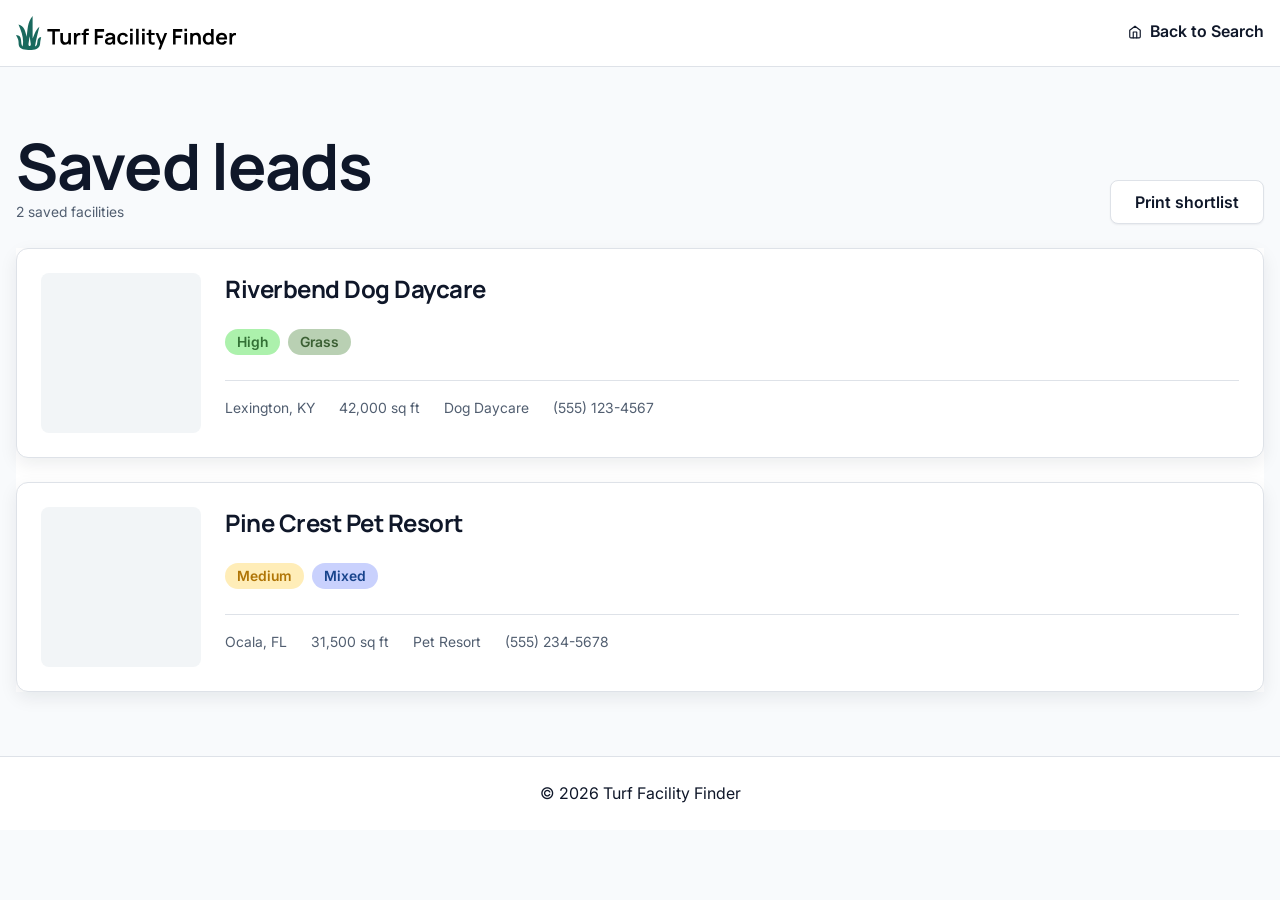
==== commit 71def239: "Changed equine themed card results to canine themed placeholders" ====
--- a/saved-leads.html
+++ b/saved-leads.html
@@ -36,45 +36,24 @@
     <main id="main-content">
         <section class="saved-leads section container" aria-labelledby="saved-leads-title">
             <div class="saved-leads-header">
-                <div class="saved-leads-header--intro">
+                <div class="saved-leads-header__intro">
                     <h1 id="saved-leads-title">Saved leads</h1>
-                    <!-- aria-atomic="true" ensures the whole sentence is read as one unit -->
-                    <p class="saved-leads-summary" aria-live="polite" aria-atomic="true"><span data-saved-count>2</span> saved facilities</p>
+                    <p class="saved-leads-summary" aria-live="polite">2 saved facilities</p>
                 </div>
-                <button id="saved-leads-print-btn" type="button" class="btn btn--secondary" onclick="window.print()">
+                <button type="button" class="btn btn--secondary" onclick="window.print()">
                     Print shortlist
                 </button>
             </div>
 
-            <!-- Empty state — shown by JS when saved list is empty -->
-            <div class="results-state results-state--empty" hidden>
-                <p>No saved leads yet. Search for facilities and save your best prospects.</p>
-            </div>
-
-            <ul id="saved-leads-list" role="list" class="results-list saved-leads-list">
+            <ul role="list" class="results-list saved-leads-list">
                 <li class="results-item">
-                    <article class="facility-card"
-                        data-facility-id="riverbend-equine-center"
-                        data-surface="grass"
-                        data-opportunity="high"
-                        data-size-sqft="42000">
+                    <article class="facility-card">
                         <div class="facility-card--leading-visual">
                             <!-- Future: <img src="" alt="" class="facility-card--item-product" /> -->
                         </div>
                         <header class="facility-card--header">
-                            <h2 class="facility-card--title">Riverbend Equine Center</h2>
+                            <h2 class="facility-card--title">Riverbend Dog Daycare</h2>
                         </header>
-                        <button type="button"
-                            class="facility-card--save-button btn btn--ghost btn--ghost-bordered btn--icon-only"
-                            aria-label="Remove Riverbend Equine Center from shortlist"
-                            aria-pressed="true"
-                            data-action="remove"
-                            data-facility-id="riverbend-equine-center">
-                            <svg aria-hidden="true" width="18" height="18" viewBox="0 0 24 24" fill="none"
-                                stroke="currentColor" stroke-width="2" stroke-linecap="round" stroke-linejoin="round">
-                                <path d="M19 21l-7-5-7 5V5a2 2 0 0 1 2-2h10a2 2 0 0 1 2 2z" />
-                            </svg>
-                        </button>
                         <ul class="facility-card--badges" role="list">
                             <li class="badge badge-opportunity-high">High</li>
                             <li class="badge badge-surface-grass">Grass</li>
@@ -82,77 +61,32 @@
                         <dl class="facility-card--info-container">
                             <div class="facility-card--info-item">
                                 <dt class="visually-hidden">Location</dt>
-                                <dd>
-                                    <svg aria-hidden="true" width="14" height="14" viewBox="0 0 24 24" fill="none"
-                                        stroke="currentColor" stroke-width="2" stroke-linecap="round"
-                                        stroke-linejoin="round">
-                                        <path d="M21 10c0 7-9 13-9 13s-9-6-9-13a9 9 0 0 1 18 0z" />
-                                        <circle cx="12" cy="10" r="3" />
-                                    </svg>
-                                    Lexington, KY
-                                </dd>
+                                <dd>Lexington, KY</dd>
                             </div>
                             <div class="facility-card--info-item">
                                 <dt class="visually-hidden">Size</dt>
-                                <dd>
-                                    <svg aria-hidden="true" width="14" height="14" viewBox="0 0 24 24" fill="none"
-                                        stroke="currentColor" stroke-width="2" stroke-linecap="round"
-                                        stroke-linejoin="round">
-                                        <rect x="3" y="3" width="18" height="18" rx="2" />
-                                    </svg>
-                                    42,000 sq ft
-                                </dd>
+                                <dd>42,000 sq ft</dd>
                             </div>
                             <div class="facility-card--info-item facility-card--info-item--desktop">
                                 <dt class="visually-hidden">Facility Type</dt>
-                                <dd>
-                                    <svg aria-hidden="true" width="14" height="14" viewBox="0 0 24 24" fill="none"
-                                        stroke="currentColor" stroke-width="2" stroke-linecap="round"
-                                        stroke-linejoin="round">
-                                        <path d="M3 21h18M5 21V7l7-4 7 4v14M9 21v-6h6v6" />
-                                    </svg>
-                                    Equine Training Center
-                                </dd>
+                                <dd>Dog Daycare</dd>
                             </div>
                             <div class="facility-card--info-item facility-card--info-item--desktop">
                                 <dt class="visually-hidden">Contact</dt>
-                                <dd>
-                                    <svg aria-hidden="true" width="14" height="14" viewBox="0 0 24 24" fill="none"
-                                        stroke="currentColor" stroke-width="2" stroke-linecap="round"
-                                        stroke-linejoin="round">
-                                        <path
-                                            d="M22 16.92v3a2 2 0 0 1-2.18 2 19.79 19.79 0 0 1-8.63-3.07 19.5 19.5 0 0 1-6-6 19.79 19.79 0 0 1-3.07-8.67A2 2 0 0 1 4.11 2h3a2 2 0 0 1 2 1.72c.127.96.361 1.903.7 2.81a2 2 0 0 1-.45 2.11L8.09 9.91a16 16 0 0 0 6 6l1.27-1.27a2 2 0 0 1 2.11-.45c.907.339 1.85.573 2.81.7A2 2 0 0 1 22 16.92z" />
-                                    </svg>
-                                    (555) 123-4567
-                                </dd>
+                                <dd>(555) 123-4567</dd>
                             </div>
                         </dl>
                     </article>
                 </li>
 
                 <li class="results-item">
-                    <article class="facility-card"
-                        data-facility-id="pine-crest-animal-arena"
-                        data-surface="mixed"
-                        data-opportunity="medium"
-                        data-size-sqft="31500">
+                    <article class="facility-card">
                         <div class="facility-card--leading-visual">
                             <!-- Future: <img src="" alt="" class="facility-card--item-product" /> -->
                         </div>
                         <header class="facility-card--header">
-                            <h2 class="facility-card--title">Pine Crest Animal Arena</h2>
+                            <h2 class="facility-card--title">Pine Crest Pet Resort</h2>
                         </header>
-                        <button type="button"
-                            class="facility-card--save-button btn btn--ghost btn--ghost-bordered btn--icon-only"
-                            aria-label="Remove Pine Crest Animal Arena from shortlist"
-                            aria-pressed="true"
-                            data-action="remove"
-                            data-facility-id="pine-crest-animal-arena">
-                            <svg aria-hidden="true" width="18" height="18" viewBox="0 0 24 24" fill="none"
-                                stroke="currentColor" stroke-width="2" stroke-linecap="round" stroke-linejoin="round">
-                                <path d="M19 21l-7-5-7 5V5a2 2 0 0 1 2-2h10a2 2 0 0 1 2 2z" />
-                            </svg>
-                        </button>
                         <ul class="facility-card--badges" role="list">
                             <li class="badge badge-opportunity-medium">Medium</li>
                             <li class="badge badge-surface-mixed">Mixed</li>
@@ -160,49 +94,19 @@
                         <dl class="facility-card--info-container">
                             <div class="facility-card--info-item">
                                 <dt class="visually-hidden">Location</dt>
-                                <dd>
-                                    <svg aria-hidden="true" width="14" height="14" viewBox="0 0 24 24" fill="none"
-                                        stroke="currentColor" stroke-width="2" stroke-linecap="round"
-                                        stroke-linejoin="round">
-                                        <path d="M21 10c0 7-9 13-9 13s-9-6-9-13a9 9 0 0 1 18 0z" />
-                                        <circle cx="12" cy="10" r="3" />
-                                    </svg>
-                                    Ocala, FL
-                                </dd>
+                                <dd>Ocala, FL</dd>
                             </div>
                             <div class="facility-card--info-item">
                                 <dt class="visually-hidden">Size</dt>
-                                <dd>
-                                    <svg aria-hidden="true" width="14" height="14" viewBox="0 0 24 24" fill="none"
-                                        stroke="currentColor" stroke-width="2" stroke-linecap="round"
-                                        stroke-linejoin="round">
-                                        <rect x="3" y="3" width="18" height="18" rx="2" />
-                                    </svg>
-                                    31,500 sq ft
-                                </dd>
+                                <dd>31,500 sq ft</dd>
                             </div>
                             <div class="facility-card--info-item facility-card--info-item--desktop">
                                 <dt class="visually-hidden">Facility Type</dt>
-                                <dd>
-                                    <svg aria-hidden="true" width="14" height="14" viewBox="0 0 24 24" fill="none"
-                                        stroke="currentColor" stroke-width="2" stroke-linecap="round"
-                                        stroke-linejoin="round">
-                                        <path d="M3 21h18M5 21V7l7-4 7 4v14M9 21v-6h6v6" />
-                                    </svg>
-                                    Animal Arena
-                                </dd>
+                                <dd>Pet Resort</dd>
                             </div>
                             <div class="facility-card--info-item facility-card--info-item--desktop">
                                 <dt class="visually-hidden">Contact</dt>
-                                <dd>
-                                    <svg aria-hidden="true" width="14" height="14" viewBox="0 0 24 24" fill="none"
-                                        stroke="currentColor" stroke-width="2" stroke-linecap="round"
-                                        stroke-linejoin="round">
-                                        <path
-                                            d="M22 16.92v3a2 2 0 0 1-2.18 2 19.79 19.79 0 0 1-8.63-3.07 19.5 19.5 0 0 1-6-6 19.79 19.79 0 0 1-3.07-8.67A2 2 0 0 1 4.11 2h3a2 2 0 0 1 2 1.72c.127.96.361 1.903.7 2.81a2 2 0 0 1-.45 2.11L8.09 9.91a16 16 0 0 0 6 6l1.27-1.27a2 2 0 0 1 2.11-.45c.907.339 1.85.573 2.81.7A2 2 0 0 1 22 16.92z" />
-                                    </svg>
-                                    (555) 234-5678
-                                </dd>
+                                <dd>(555) 234-5678</dd>
                             </div>
                         </dl>
                     </article>
